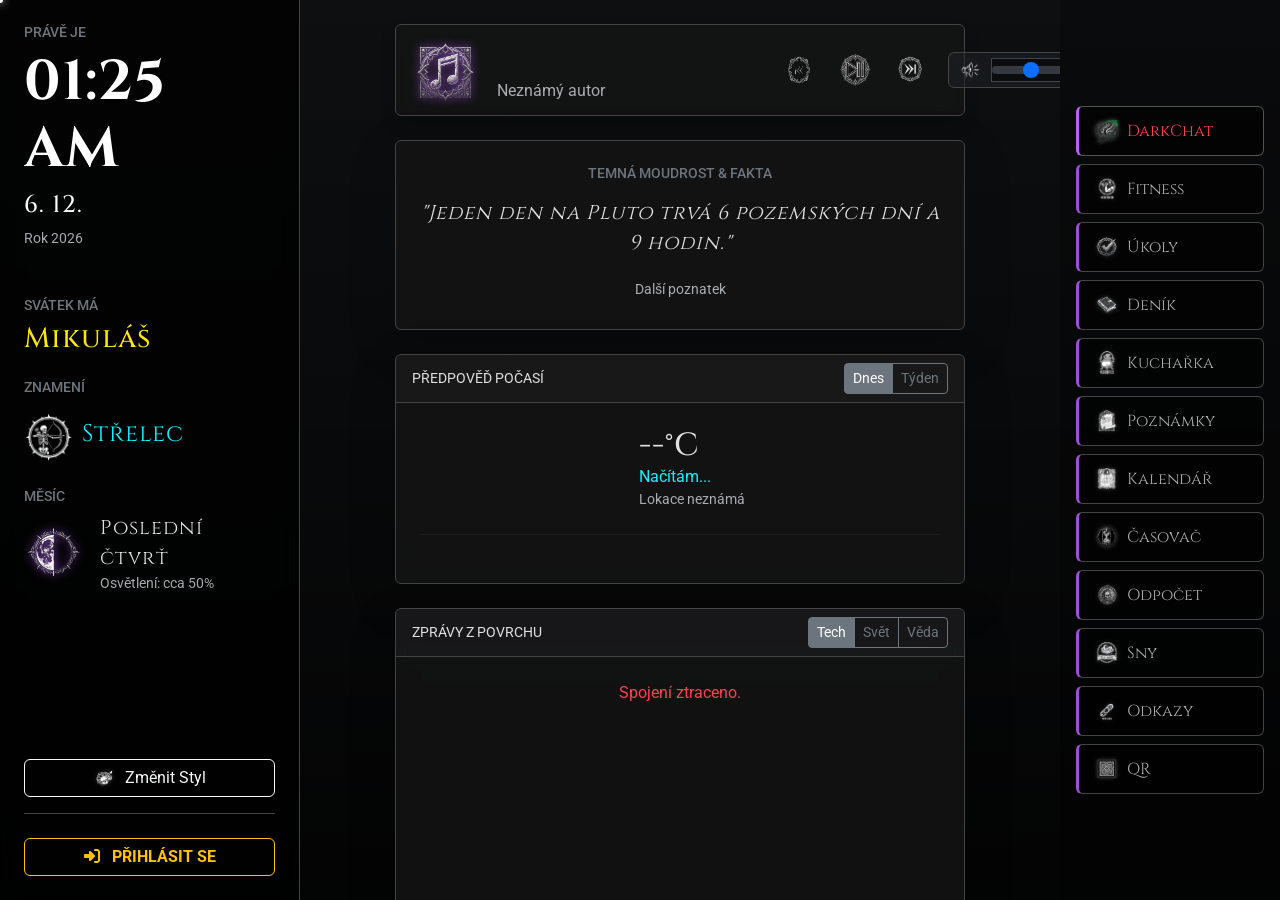
==== index.html @ 11abba42 "oprava watchlistu a nasazení gamelistu" ====
<!DOCTYPE html>
<html lang="cs" data-bs-theme="dark">
<head>
    <meta charset="UTF-8">
    <meta name="viewport" content="width=device-width, initial-scale=1.0">
    <title>DarkDash</title>  
    
    <link href="https://cdn.jsdelivr.net/npm/bootstrap@5.1.3/dist/css/bootstrap.min.css" rel="stylesheet">      
    
    <link rel="stylesheet" href="https://cdnjs.cloudflare.com/ajax/libs/font-awesome/6.4.0/css/all.min.css">

    <script src="https://cdnjs.cloudflare.com/ajax/libs/jspdf/2.5.1/jspdf.umd.min.js"></script>
    <script src="https://cdn.jsdelivr.net/npm/chart.js"></script>
    <script src="https://cdnjs.cloudflare.com/ajax/libs/qrcodejs/1.0.0/qrcode.min.js"></script>
    <script src="https://cdn.jsdelivr.net/npm/jsbarcode@3.11.5/dist/JsBarcode.all.min.js"></script>
    <script src="https://cdnjs.cloudflare.com/ajax/libs/animejs/3.2.1/anime.min.js"></script>
    <script src="https://cdn.jsdelivr.net/npm/marked/marked.min.js"></script>

    <link rel="stylesheet" href="css/style.css">
    <link rel="stylesheet" href="css/games.css">
    <link rel="stylesheet" href="css/terminal.css">
    
    <style>
        /* POZADÍ - STŘED */
        #main-content-layer {
            z-index: 1; /* Nejnižší vrstva */
            position: absolute;
            top: 0;
            bottom: 0;
            /* Odsazení, aby nelezl pod panely */
            left: 300px; 
            right: 220px; 
            overflow-y: auto;
        }

        /* POPŘEDÍ - LEVÝ PANEL */
        #left-panel-layer {
            z-index: 100; /* Vysoká vrstva */
            width: 300px;
        }

        /* POPŘEDÍ - PRAVÝ PANEL */
        #right-panel-layer {
            z-index: 100; /* Vysoká vrstva */
            width: 220px;
        }

        /* SUPER POPŘEDÍ - MODALY (Aby byly nad panely) */
        .modal-backdrop { z-index: 9999 !important; }
        .modal { z-index: 10000 !important; }
        .offcanvas { z-index: 10000 !important; }
        .offcanvas-backdrop { z-index: 9999 !important; }
        
        /* NUCLEAR FIX: Donutí modaly být VŽDY nahoře nade vším */
        .modal-backdrop {
            z-index: 100000 !important; /* Ztmavnutí pozadí */
        }
        .modal {
            z-index: 100001 !important; /* Samotné okno */
        }
        
        /* Ujistíme se, že panely jsou níže */
        #left-panel-layer, #right-panel-layer {
        z-index: 500 !important;
    }
       </style>

    <link rel="manifest" href="manifest.json">
    <meta name="theme-color" content="#9d4edd">
    <link rel="icon" type="image/png" href="assets/icons/icon-192.png">
    <link rel="apple-touch-icon" href="assets/icons/icon-192.png">
</head>
<body class="bg-dark text-light overflow-hidden"> 

<nav class="navbar fixed-top bg-dark border-bottom border-secondary mobile-only p-2" style="z-index: 2000; backdrop-filter: blur(10px); background-color: rgba(0,0,0,0.8) !important;">
        <div class="container-fluid d-flex justify-content-between align-items-center">
            
            <span class="brand-font text-warning fs-4">DarkDash</span>
            
            <button class="btn btn-outline-warning border-0" type="button" data-bs-toggle="offcanvas" data-bs-target="#mobileMenu">
                <i class="fas fa-bars fs-2">☰</i>
            </button>
        </div>
    </nav>

    <div id="player" style="display: none;"></div>

    <div id="main-content-layer" class="d-flex flex-column align-items-center justify-content-start pt-4">
        
        <div id="widget-music" class="card bg-black bg-opacity-75 border-secondary text-light mb-4 shadow w-75" style="max-width: 800px; backdrop-filter: blur(5px);">
            <div id="player-ui" class="card-body p-3 d-flex justify-content-between align-items-center">
                <div class="d-flex align-items-center gap-3">
                    
                    <img src="assets/icons/music.png" id="musicIcon" class="icon-hud" style="width: 70px; height: 70px; transition: transform 0.5s;" alt="Hudba">
                    
                    <div style="display: flex; flex-direction: column;">
                        
                        <div class="marquee-container">
                            <div id="musicTrack" class="fw-bold brand-font fs-3 marquee-text" style="color: var(--primary-glow);">
                                Ticho...
                            </div>
                        </div>

                        <div id="musicAuthor" class="text-muted fs-6 text-truncate" style="max-width: 280px;">
                            Neznámý autor
                        </div>

                    </div>
                </div>
                <div class="d-flex align-items-center">
                    <div class="btn-group align-items-center me-3">
                        <button class="btn btn-outline-light border-0 p-2" onclick="prevTrack()"><img src="assets/icons/prev.png" style="width: 28px; height: 28px;"></button>
                        <button class="btn btn-outline-light border-0 p-2 mx-2" onclick="toggleMusic()"><img src="assets/icons/play.png" style="width: 36px; height: 36px;" id="btnPlayIcon"></button>
                        <button class="btn btn-outline-light border-0 p-2" onclick="nextTrack()"><img src="assets/icons/next.png" style="width: 28px; height: 28px;"></button>
                    </div>
                    <div class="d-flex align-items-center bg-dark bg-opacity-50 rounded px-2 py-1 border border-secondary">
                        <button id="btnMute" class="btn btn-link p-0 me-2" onclick="toggleMute()"><img id="btnMuteIcon" src="assets/icons/volume.png" style="width: 24px; height: 24px;"></button>
                        <input type="range" id="volumeSlider" class="form-range" min="0" max="1" step="0.05" value="0.5" oninput="setVolume(this.value)" style="width: 80px; cursor: pointer;">
                    </div>
                    <button class="btn btn-outline-light border-0 p-2 ms-3" onclick="restartTrack()"><img src="assets/icons/restart.png" style="width: 24px; height: 24px;"></button>
                </div>
            </div>
        </div>

        <div id="widget-quote" class="card bg-dark border-secondary text-light mb-4 shadow-lg w-75" style="max-width: 800px;">
            <div class="card-body text-center p-4">
                <h6 class="text-secondary text-uppercase ls-2 small mb-3">Temná moudrost & Fakta</h6>
                <p id="quoteText" class="fs-5 fst-italic brand-font" style="min-height: 3rem;">"Načítám vědění..."</p>
                <button class="btn btn-sm btn-link text-muted text-decoration-none" onclick="generateQuote()">Další poznatek</button>
            </div>
        </div>

        <div id="widget-weather" class="card bg-dark border-secondary text-light mb-4 shadow-lg w-75" style="max-width: 800px;">
            <div class="card-header border-secondary d-flex justify-content-between align-items-center">
                <span class="text-uppercase ls-2 small">Předpověď počasí</span>
                <div class="btn-group btn-group-sm">
                    <button class="btn btn-outline-secondary active" id="btnDaily" onclick="showWeatherTab('daily')">Dnes</button>
                    <button class="btn btn-outline-secondary" id="btnWeekly" onclick="showWeatherTab('weekly')">Týden</button>
                </div>
            </div>
            <div class="card-body text-center p-4">
                <div class="d-flex align-items-center justify-content-center gap-4 mb-4">
                    <div id="weatherIconDisplay" class="display-3"></div> 
                    <div class="text-start">
                        <h2 id="currentTemp" class="m-0 brand-font">--°C</h2>
                        <div id="currentDesc" class="text-info">Načítám...</div>
                        <div id="currentCity" class="text-muted small">...</div>
                    </div>
                </div>
                <hr class="border-secondary">
                <div id="forecastContainer" class="d-flex justify-content-center gap-3 mt-3 overflow-auto pb-2"></div>
            </div>
        </div>


        <div id="widget-news" class="card bg-dark border-secondary text-light mb-5 shadow-lg w-75" style="max-width: 800px;">
            <div class="card-header border-secondary d-flex justify-content-between align-items-center">
                <span class="text-uppercase ls-2 small">Zprávy z povrchu</span>
                <div class="btn-group btn-group-sm" id="newsSourceButtons">
                    <button class="btn btn-outline-secondary active" onclick="loadNews('tech')">Tech</button>
                    <button class="btn btn-outline-secondary" onclick="loadNews('world')">Svět</button>
                    <button class="btn btn-outline-secondary" onclick="loadNews('science')">Věda</button>
                </div>
            </div>
            <div class="card-body p-0">
                <div id="newsContainer" class="d-flex flex-column gap-0 overflow-auto custom-scrollbar" style="height: 350px;"></div>
            </div>
        </div>

        

        <div id="widget-games" class="card bg-black bg-opacity-75 border-secondary text-light mb-4 shadow w-75 position-relative d-flex flex-column" style="max-width: 800px; backdrop-filter: blur(5px); min-height: 480px;">
            
            <div class="card-header border-secondary d-flex justify-content-between align-items-center bg-transparent">
                <h5 class="m-0 brand-font text-uppercase" style="letter-spacing: 2px; color: #9d4edd; text-shadow: 0 0 10px #9d4edd;">
                    <i class="fas fa-gamepad me-2"></i>Digihry
                </h5>
                <div class="btn-group btn-group-sm">
                    <button class="btn btn-outline-secondary active" id="btnSnake"  onclick="switchGame('snake')">Snake</button>
                    <button class="btn btn-outline-secondary"        id="btnTictac" onclick="switchGame('tictac')">Piškvorky</button>
                    <button class="btn btn-outline-secondary"        id="btnMemory" onclick="switchGame('memory')">Memory</button>
                </div>
            </div>

            <div class="card-body p-0 position-relative d-flex justify-content-center align-items-center bg-dark flex-grow-1" style="min-height: 420px;">

                <div id="game-snake" class="game-container w-100 h-100 d-flex flex-column align-items-center justify-content-center p-3 position-relative">
                    <canvas id="snakeCanvas" width="320" height="320" style="border: 1px solid rgba(157,78,221,0.2); border-radius: 6px;"></canvas>

                    <div id="snakeOverlay" class="position-absolute top-0 start-0 w-100 h-100 d-flex flex-column align-items-center justify-content-center bg-black bg-opacity-75" style="z-index: 10;">
                        <h2 class="brand-font text-white mb-1" style="text-shadow: 0 0 14px #9d4edd; letter-spacing: 4px;">SNAKE</h2>
                        <small class="text-muted mb-3">Best: <span id="snakeHighScore" class="text-warning">0</span></small>
                        <button class="btn btn-outline-warning btn-lg px-4" onclick="startSnakeGame()">
                            <i class="fas fa-play me-2"></i>HRÁT
                        </button>
                        <small class="text-muted mt-2">Ovládání: šipky na klávesnici</small>
                    </div>

                    <div class="mt-2 d-flex gap-3 text-muted small">
                        <span>Skóre: <span id="snakeScore" class="text-white fw-bold">0</span></span>
                        <span class="text-secondary">|</span>
                        <span>Rekord: <span id="snakeHighScore2" class="text-warning fw-bold">0</span></span>
                    </div>
                </div>

                <div id="game-tictac" class="game-container w-100 h-100 d-flex flex-column align-items-center justify-content-center p-3" style="display: none !important; gap: 16px;">
                    <div class="tictac-grid" id="tictacGrid"></div>
                    <div class="text-muted small" id="tictacStatus">Jsi na tahu</div>
                    <button class="btn btn-sm btn-outline-secondary" onclick="initTicTac()">
                        <i class="fas fa-redo me-1"></i>Restart
                    </button>
                </div>

                <div id="game-memory" class="game-container w-100 h-100 d-flex flex-column align-items-center justify-content-center p-3" style="display: none !important; gap: 14px;">
                    <div class="d-flex gap-4 small text-muted">
                        <span>Tahy: <span id="memoryMoves" class="text-white fw-bold">0</span></span>
                        <span>Čas: <span id="memoryTimer" class="text-info fw-bold">0s</span></span>
                    </div>
                    <div class="memory-grid" id="memoryGrid"></div>
                    <div class="small text-muted" id="memoryStatus">&nbsp;</div>
                    <button class="btn btn-sm btn-outline-secondary" onclick="initMemory()">
                        <i class="fas fa-redo me-1"></i>Nová hra
                    </button>
                </div>

            </div>

            <div id="doom-container" style="display:none; position:absolute; top:0; left:0; right:0; bottom:52px; z-index:50; background:#000;">

                <div id="doom-loading" style="position:absolute; inset:0; z-index:55; background:#000;
                    display:flex; flex-direction:column; align-items:center; justify-content:center; gap:12px; pointer-events:none;">
                    <div class="spinner-border text-warning" style="width:3rem; height:3rem;"></div>
                    <span class="brand-font text-warning fs-5">Načítám DOOM...</span>
                    <small class="text-muted">Stahuje se engine, chvíli to trvá...</small>
                </div>

                <div id="jsdos-target" style="width:100%; height:100%;"></div>
            </div>

            <div class="card-footer border-secondary bg-transparent d-flex justify-content-between align-items-center mt-auto" style="position:relative; z-index:60;">
                <div class="d-flex align-items-center gap-2">
                    <button
                        class="btn btn-sm btn-outline-secondary d-flex align-items-center gap-2"
                        onclick="this.closest('.card').style.display='none'"
                        oncontextmenu="event.preventDefault(); triggerDoom(event);"
                        title="Pravý klik pro překvapení">
                        <i class="fas fa-times"></i> Zavřít sekci
                    </button>
                    <button id="doom-close-btn"
                            onclick="closeDoom()"
                            style="display:none; background:#dc3545; border:none; color:#fff; font-size:12px;
                                font-weight:600; padding:4px 12px; border-radius:6px; cursor:pointer;">
                        × Zavřít DOOM
                    </button>
                </div>
                <span class="text-muted small fst-italic">Gothic Edition</span>
            </div>
        </div>
        <div id="widget-tarot" class="card border-secondary text-light mb-4 shadow w-75" style="max-width: 800px; background: linear-gradient(90deg, #0f0c29 0%, #302b63 100%);">
            <div class="card-body p-4 d-flex justify-content-between align-items-center">
                <div class="d-flex align-items-center gap-3">
                    <div class="bg-black bg-opacity-50 p-2 rounded-circle border border-info">
                        <img src="assets/icons/tarot.png" class="icon-hud" style="width: 40px; height: 40px;" onerror="this.src='assets/icons/dreams.png'">
                    </div>
                    <div>
                        <h4 class="brand-font text-info m-0">Dark Tarot</h4>
                        <small class="text-muted fst-italic">Zeptej se karet na svůj osud...</small>
                    </div>
                </div>
                <button class="btn btn-outline-info rounded-pill px-4 fw-bold" data-bs-toggle="modal" data-bs-target="#tarotModal">
                    <i class="fas fa-eye me-2"></i> Vyložit
                </button>
            </div>
        </div>

        <div id="widget-loot" class="card border-secondary text-light mb-4 shadow w-75" style="max-width: 800px; background: linear-gradient(90deg, #2c3e50 0%, #000000 100%);">
            <div class="card-body p-4 d-flex justify-content-between align-items-center">
                <div class="d-flex align-items-center gap-3">
                    <div class="bg-black bg-opacity-50 p-2 rounded-circle border border-warning">
                        <img src="assets/icons/chest_closed.png" class="icon-hud" style="width: 40px; height: 40px;" onerror="this.src='assets/icons/dreams.png'">
                    </div>
                    <div>
                        <h4 class="brand-font text-warning m-0">Tajná Truhla</h4>
                        <small class="text-muted fst-italic">Otevři a získej denní odměnu...</small>
                    </div>
                </div>
                <button class="btn btn-outline-warning rounded-pill px-4 fw-bold" data-bs-toggle="modal" data-bs-target="#lootModal">
                    <i class="fas fa-key me-2"></i> Otevřít
                </button>
            </div>
        </div>
    </div>

    

   <div id="left-panel-layer" class="position-fixed top-0 start-0 h-100 p-4 d-flex flex-column border-end border-secondary bg-black bg-opacity-75" style="backdrop-filter: blur(10px);">
    
        <div class="flex-grow-1 overflow-auto custom-scrollbar pe-2">
            <div class="mb-5">
                <h6 class="text-secondary text-uppercase ls-2 small">Právě je</h6>
                <h1 id="clock" class="display-4 brand-font fw-bold text-white">--:--</h1>
                <h4 id="dateDisplay" class="text-light brand-font">...</h4>
                <div id="yearDisplay" class="text-muted small"></div>
            </div>

            <div id="left-nameday" class="mb-4">
                <h6 class="text-secondary text-uppercase ls-2 small">Svátek má</h6>
                <h3 id="nameDayText" class="text-warning brand-font">...</h3>
            </div>

            <div id="left-zodiac" class="mb-4">
                <h6 class="text-secondary text-uppercase ls-2 small">Znamení</h6>
                <div class="d-flex align-items-center gap-2">
                    <span id="zodiacIcon" class="fs-1 text-info"></span>
                    <span id="zodiacText" class="text-info fs-4 brand-font">...</span>
                </div>
            </div>

            <div id="left-moon" class="mb-4">
                <h6 class="text-secondary text-uppercase ls-2 small">Měsíc</h6>
                <div class="d-flex align-items-center gap-3">
                    <div id="moonIconDisplay"></div>
                    <div>
                        <div id="moonText" class="brand-font fs-5">...</div>
                        <div id="moonPercent" class="text-muted small">...</div>
                    </div>
                </div>
            </div>

        </div>

        <div class="mt-3">
            <button class="btn btn-outline-light w-100 d-flex align-items-center justify-content-center gap-2 mb-3" onclick="openModal('themesModal')">
                <img src="assets/icons/themes.png" class="icon-btn" alt="Témata"> Změnit Styl
            </button>

            <div class="border-top border-secondary pt-3">
                <div id="userDisplay" class="d-flex align-items-center mb-2 px-2"></div>
                
                <div id="loginBtn">
                    <button onclick="openModal('authModal')" class="btn btn-outline-warning w-100 fw-bold">
                        <i class="fas fa-sign-in-alt me-2"></i> PŘIHLÁSIT SE
                    </button>
                </div>
            </div>
        </div>
    </div>

    <div id="right-panel-layer" class="position-fixed top-0 end-0 h-100 p-3 d-flex flex-column justify-content-center gap-2 bg-black bg-opacity-25 overflow-y-auto custom-scrollbar">

        <div id="btn-sec-chat"><button class="btn btn-gothic-lg w-100 text-start d-flex align-items-center text-danger" data-bs-toggle="modal" data-bs-target="#chatModal">
            <img src="assets/icons/darkchat.png" class="me-2 icon-btn"/> DarkChat
        </button></div>
       
        <div id="btn-sec-fitness"><button class="btn btn-gothic-lg w-100 text-start d-flex align-items-center" data-bs-toggle="modal" data-bs-target="#fitnessModal">
             <img src="assets/icons/fitness.png" class="me-2 icon-btn"> Fitness
        </button></div>

        <div id="btn-sec-todo"><button class="btn btn-gothic-lg w-100 text-start d-flex align-items-center" data-bs-toggle="offcanvas" data-bs-target="#todoSidebar">
            <img src="assets/icons/todo.png" class="me-2 icon-btn"> Úkoly
        </button></div>

        <div id="btn-sec-journal"><button class="btn btn-gothic-lg w-100 text-start d-flex align-items-center" data-bs-toggle="modal" data-bs-target="#journalCalendarModal">
            <img src="assets/icons/diary.png" class="me-2 icon-btn"> Deník
        </button></div>
        
        <div id="btn-sec-cookbook"><button class="btn btn-gothic-lg w-100 text-start d-flex align-items-center" type="button" data-bs-toggle="offcanvas" data-bs-target="#cookbookSidebar">
            <img src="assets/icons/cookbook.png" class="me-2 icon-btn"> Kuchařka
        </button></div>
        
        <div id="btn-sec-notes"><button class="btn btn-gothic-lg w-100 text-start d-flex align-items-center" type="button" data-bs-toggle="offcanvas" data-bs-target="#notesSidebar">
            <img src="assets/icons/notes.png" class="me-2 icon-btn"> Poznámky
        </button></div>
        
        <div id="btn-sec-calendar"><button class="btn btn-gothic-lg w-100 text-start d-flex align-items-center" data-bs-toggle="modal" data-bs-target="#calendarModal">
            <img src="assets/icons/calendar.png" class="me-2 icon-btn"> Kalendář
        </button></div>

        <div id="btn-sec-pomodoro"><button class="btn btn-gothic-lg w-100 text-start d-flex align-items-center" data-bs-toggle="modal" data-bs-target="#pomodoroModal">
            <img src="assets/icons/timer.png" class="me-2 icon-btn"> Časovač
        </button></div>

        <div id="btn-sec-countdown"><button class="btn btn-gothic-lg w-100 text-start d-flex align-items-center" data-bs-toggle="modal" data-bs-target="#countdownModal">
            <img src="assets/icons/countdown.png" class="me-2 icon-btn"> Odpočet
        </button></div>

        <div id="btn-sec-dreams"><button class="btn btn-gothic-lg w-100 text-start d-flex align-items-center" type="button" data-bs-toggle="offcanvas" data-bs-target="#dreamSidebar">
            <img src="assets/icons/dreams.png" class="me-2 icon-btn"> Sny
        </button></div>

        <div id="btn-sec-links"><button class="btn btn-gothic-lg w-100 text-start d-flex align-items-center" data-bs-toggle="modal" data-bs-target="#linksModal">
            <img src="assets/icons/links.png" class="me-2 icon-btn"> Odkazy
        </button></div>

        <div id="btn-sec-qr"><button class="btn btn-gothic-lg w-100 text-start d-flex align-items-center" data-bs-toggle="modal" data-bs-target="#qrModal">
             <img src="assets/icons/generator.png" class="me-2 icon-btn"> QR 
        </button></div>

    </div>

    </div>

    <!-- FITNESS CENTRUM MODAL — DarkDash lifeOS (Enhanced v2.1) -->
    <div class="modal fade" id="fitnessModal" tabindex="-1" aria-hidden="true">
        <div class="modal-dialog modal-dialog-centered modal-xl">
            <div class="modal-content bg-dark text-light border-secondary shadow-lg">
                <div class="modal-header border-secondary">
                    <h5 class="modal-title text-warning brand-font d-flex align-items-center gap-2">
                        Fitness Centrum
                        <span class="d-flex align-items-center gap-1 ms-3">
                            <img id="streakFire" src="assets/icons/energy.png" style="width:18px; transition: opacity .3s;" alt="">
                            <span id="streakCount" class="text-warning brand-font" style="font-size:20px;">0</span>
                            <span class="text-muted" style="font-size:11px;">dní v řadě</span>
                        </span>
                    </h5>
                    <button type="button" class="btn-close btn-close-white" data-bs-dismiss="modal" aria-label="Close"></button>
                </div>
                <div class="modal-body p-0">
                    <ul class="nav nav-tabs border-secondary bg-black bg-opacity-25 px-3 pt-2" id="fitnessTab" role="tablist">
                        <li class="nav-item"><button class="nav-link active text-light d-flex align-items-center gap-2" id="log-tab" data-bs-toggle="tab" data-bs-target="#fitness-log" type="button"><img src="assets/icons/edit.png" style="width: 18px;"> Zápis</button></li>
                        <li class="nav-item"><button class="nav-link text-light d-flex align-items-center gap-2" id="stats-tab" data-bs-toggle="tab" data-bs-target="#fitness-stats" type="button"><img src="assets/icons/chart.png" style="width: 18px;"> Progres</button></li>
                        <li class="nav-item"><button class="nav-link text-light d-flex align-items-center gap-2" id="diet-tab" data-bs-toggle="tab" data-bs-target="#fitness-diet" type="button"><img src="assets/icons/diet.png" style="width: 18px;"> Jídlo</button></li>
                        <li class="nav-item"><button class="nav-link text-light d-flex align-items-center gap-2" id="challenges-tab" data-bs-toggle="tab" data-bs-target="#fitness-challenges" type="button"><img src="assets/icons/challenge-done.png" style="width: 18px;"> Výzvy</button></li>
                        <li class="nav-item"><button class="nav-link text-light d-flex align-items-center gap-2" id="tools-tab" data-bs-toggle="tab" data-bs-target="#fitness-tools" type="button"><img src="assets/icons/tools.png" style="width: 18px;"> Nástroje</button></li>
                    </ul>

                    <div class="tab-content p-4" id="fitnessTabContent">

                        <!-- TAB: ZAPIS -->
                        <div class="tab-pane fade show active" id="fitness-log">
                            <div class="row">
                                <div class="col-md-4 border-end border-secondary">
                                    <h6 class="text-warning mb-3">Přidat aktivitu</h6>
                                    <div class="mb-3">
                                        <label class="small text-muted">Datum</label>
                                        <input type="date" id="fitDate" class="form-control bg-dark text-light border-secondary">
                                    </div>
                                    <div class="mb-3">
                                        <label class="small text-muted">Typ cvičení</label>
                                        <select id="fitCategory" class="form-select bg-dark text-light border-secondary mb-2" onchange="toggleFitInputs()">
                                            <option value="strength">Síla</option>
                                            <option value="cardio">Kardio</option>
                                            <option value="calisthenics">Kalistenika</option>
                                            <option value="sport">Sport</option>
                                        </select>
                                        <input type="text" id="fitExercise" class="form-control bg-dark text-light border-secondary" placeholder="Název cviku...">
                                    </div>

                                    <div id="inputStrength" class="fit-inputs">
                                        <div class="row g-2">
                                            <div class="col-4"><input type="number" id="valWeight" class="form-control bg-dark text-light border-secondary" placeholder="Váha kg"></div>
                                            <div class="col-4"><input type="number" id="valReps" class="form-control bg-dark text-light border-secondary" placeholder="Reps"></div>
                                            <div class="col-4"><input type="number" id="valSets" class="form-control bg-dark text-light border-secondary" placeholder="Série" value="1"></div>
                                        </div>
                                    </div>

                                    <div id="inputCardio" class="fit-inputs" style="display:none;">
                                        <div class="row g-2">
                                            <div class="col-6"><input type="number" id="valDist" class="form-control bg-dark text-light border-secondary" placeholder="Km"></div>
                                            <div class="col-6"><input type="text" id="valTime" class="form-control bg-dark text-light border-secondary" placeholder="HH:MM:SS"></div>
                                        </div>
                                        <div class="small text-muted mt-1">Tempo se dopočítá automaticky.</div>
                                    </div>

                                    <div id="inputCalisthenics" class="fit-inputs" style="display:none;">
                                        <input type="number" id="valCount" class="form-control bg-dark text-light border-secondary" placeholder="Počet opakování">
                                    </div>

                                    <div id="inputSport" class="fit-inputs" style="display:none;">
                                        <input type="number" id="valScore" class="form-control bg-dark text-light border-secondary" placeholder="Skóre / výkon">
                                    </div>

                                    <div class="mt-3">
                                        <input type="text" id="fitNote" class="form-control bg-dark text-light border-secondary" placeholder="Poznámka (volitelné)">
                                    </div>
                                    <button class="btn btn-warning w-100 mt-3 fw-bold" onclick="addFitnessLog()">Uložit záznam</button>
                                </div>

                                <div class="col-md-8 ps-md-4">
                                    <div class="d-flex justify-content-between align-items-center mb-3">
                                        <h6 class="text-info m-0">Tréninkový Deník</h6>
                                    </div>
                                    <div id="fitnessLogContainer" class="overflow-auto custom-scrollbar" style="height: 450px;"></div>
                                </div>
                            </div>
                        </div>

                        <!-- TAB: PROGRES -->
                        <div class="tab-pane fade" id="fitness-stats">
                            <div class="mb-4">
                                <h6 class="text-muted mb-2">Aktivita za posledních 16 týdnů</h6>
                                <div id="activityHeatmap" class="p-3 bg-black bg-opacity-25 rounded border border-secondary"></div>
                            </div>

                            <div class="row mb-4 text-center g-3">
                                <div class="col-6 col-md-3">
                                    <div class="p-3 border border-secondary rounded bg-dark h-100">
                                        <small class="text-muted d-block">Celkem Dní</small>
                                        <span class="text-warning brand-font fs-3" id="statTotalWorkouts">0</span>
                                    </div>
                                </div>
                                <div class="col-6 col-md-3">
                                    <div class="p-3 border border-secondary rounded bg-dark h-100">
                                        <small class="text-muted d-block">Tento Týden</small>
                                        <span class="text-success brand-font fs-3" id="statThisWeek">0</span>
                                    </div>
                                </div>
                                <div class="col-6 col-md-3">
                                    <div class="p-3 border border-secondary rounded bg-dark h-100">
                                        <small class="text-muted d-block">Celkem Km</small>
                                        <span class="text-info brand-font fs-3" id="statTotalKm">0</span>
                                    </div>
                                </div>
                                <div class="col-6 col-md-3">
                                    <div class="p-3 border border-secondary rounded bg-dark h-100">
                                        <small class="text-muted d-block">Volume (Tuny)</small>
                                        <span class="text-danger brand-font fs-3" id="statTotalVolume">0</span>
                                    </div>
                                </div>
                            </div>

                            <div class="d-flex justify-content-between align-items-center mb-3">
                                <h5 class="m-0 text-success">Analýza výkonu</h5>
                                <select id="chartExerciseSelect" class="form-select bg-dark text-light border-secondary w-auto" onchange="updateChart()">
                                    <option value="">Vyber aktivitu...</option>
                                </select>
                            </div>
                            <div id="chartPR" class="text-center small text-muted mb-2"></div>
                            <div class="bg-black bg-opacity-50 p-3 rounded border border-secondary" style="height: 260px;">
                                <canvas id="fitnessChart"></canvas>
                            </div>
                        </div>

                        <!-- TAB: JIDLO -->
                        <div class="tab-pane fade" id="fitness-diet">
                            <div class="row">
                                <div class="col-md-4 border-end border-secondary">
                                    <h6 class="text-danger mb-3">Přidat Jídlo</h6>

                                    <div class="position-relative mb-2">
                                        <input type="text" id="dietFood" class="form-control bg-dark text-light border-secondary"
                                            placeholder="Hledat jídlo..."
                                            oninput="searchFood(this.value)">
                                        <div id="foodSearchResults" class="bg-dark border border-secondary rounded-bottom"></div>
                                    </div>
                                    <div class="d-flex gap-2 mb-2">
                                        <input type="number" id="dietKcal" class="form-control bg-dark text-light border-secondary" placeholder="Kalorie (kcal)">
                                    </div>
                                    <button class="btn btn-danger w-100 mb-3" onclick="addDietEntry()">Přidat</button>

                                    <div class="text-center p-3 bg-black bg-opacity-50 rounded border border-secondary">
                                        <div id="kcalRingBar" style="background: conic-gradient(#198754 0deg, #1a1a1a 0deg);">
                                            <div class="kcal-ring-inner">
                                                <span class="text-light fw-bold" id="dailyKcalDisplay" style="font-size:14px;">0 kcal</span>
                                            </div>
                                        </div>
                                        <div class="text-muted small" id="kcalGoalDisplay">/ 2500 kcal cíl</div>
                                        <button class="btn btn-outline-secondary btn-sm mt-2" onclick="setKcalGoal()">Nastavit cíl</button>
                                    </div>
                                </div>

                                <div class="col-md-8 ps-md-4">
                                    <h6 class="text-danger mb-3">Dnešní Menu</h6>
                                    <ul id="dietList" class="list-unstyled overflow-auto custom-scrollbar" style="max-height: 420px;"></ul>
                                </div>
                            </div>
                        </div>

                        <!-- TAB: VYZVY -->
                        <div class="tab-pane fade" id="fitness-challenges">
                            <h5 class="text-info mb-4 text-center">Výzvy & Cíle</h5>
                            <div id="challengesContainer" class="d-flex flex-column gap-2 overflow-auto custom-scrollbar" style="max-height: 480px;"></div>
                        </div>

                        <!-- TAB: NASTROJE -->
                        <div class="tab-pane fade" id="fitness-tools">
                            <div class="row g-4">

                                <!-- 1RM -->
                                <div class="col-md-6">
                                    <div class="p-4 border border-secondary rounded bg-black bg-opacity-25 h-100">
                                        <h5 class="text-warning mb-3 d-flex align-items-center gap-2">
                                            <img src="assets/icons/tools.png" style="width:18px;"> Kalkulačka 1RM
                                        </h5>
                                        <div class="row g-2 mb-3">
                                            <div class="col-6"><input type="number" id="rmWeight" class="form-control bg-dark text-light border-secondary" placeholder="Váha (kg)"></div>
                                            <div class="col-6"><input type="number" id="rmReps" class="form-control bg-dark text-light border-secondary" placeholder="Opakování"></div>
                                        </div>
                                        <button class="btn btn-outline-warning w-100 mb-3" onclick="calculate1RM()">Vypočítat</button>
                                        <div id="rmResult" class="d-none">
                                            <div class="text-center mb-3">
                                                <small class="text-muted">Tvůj odhad 1 Rep Max:</small>
                                                <h1 class="text-success brand-font display-4 m-0" id="rmValue">0 kg</h1>
                                            </div>
                                            <div id="rmPercentages"></div>
                                        </div>
                                    </div>
                                </div>

                                <!-- BMI -->
                                <div class="col-md-6">
                                    <div class="p-4 border border-secondary rounded bg-black bg-opacity-25 h-100">
                                        <h5 class="text-info mb-3 d-flex align-items-center gap-2">
                                            <img src="assets/icons/chart.png" style="width:18px;"> BMI Kalkulačka
                                        </h5>
                                        <div class="row g-2 mb-3">
                                            <div class="col-6"><input type="number" id="bmiWeight" class="form-control bg-dark text-light border-secondary" placeholder="Váha (kg)"></div>
                                            <div class="col-6"><input type="number" id="bmiHeight" class="form-control bg-dark text-light border-secondary" placeholder="Výška (cm)"></div>
                                        </div>
                                        <button class="btn btn-outline-info w-100 mb-3" onclick="calculateBMI()">Vypočítat BMI</button>
                                        <div id="bmiResult" class="d-none"></div>
                                    </div>
                                </div>

                                <!-- TDEE -->
                                <div class="col-md-6">
                                    <div class="p-4 border border-secondary rounded bg-black bg-opacity-25 h-100">
                                        <h5 class="text-success mb-3 d-flex align-items-center gap-2">
                                            <img src="assets/icons/energy.png" style="width:18px;"> TDEE Kalkulačka
                                        </h5>
                                        <div class="row g-2 mb-2">
                                            <div class="col-4"><input type="number" id="tdeeWeight" class="form-control bg-dark text-light border-secondary" placeholder="Váha kg"></div>
                                            <div class="col-4"><input type="number" id="tdeeHeight" class="form-control bg-dark text-light border-secondary" placeholder="Výška cm"></div>
                                            <div class="col-4"><input type="number" id="tdeeAge" class="form-control bg-dark text-light border-secondary" placeholder="Věk"></div>
                                        </div>
                                        <div class="row g-2 mb-3">
                                            <div class="col-6">
                                                <select id="tdeeGender" class="form-select bg-dark text-light border-secondary">
                                                    <option value="m">Muž</option>
                                                    <option value="f">Žena</option>
                                                </select>
                                            </div>
                                            <div class="col-6">
                                                <select id="tdeeActivity" class="form-select bg-dark text-light border-secondary">
                                                    <option value="1.2">Sedavý</option>
                                                    <option value="1.375">Lehce aktivní</option>
                                                    <option value="1.55" selected>Středně aktivní</option>
                                                    <option value="1.725">Velmi aktivní</option>
                                                    <option value="1.9">Extrémně aktivní</option>
                                                </select>
                                            </div>
                                        </div>
                                        <button class="btn btn-outline-success w-100 mb-3" onclick="calculateTDEE()">Vypočítat TDEE</button>
                                        <div id="tdeeResult" class="d-none"></div>
                                    </div>
                                </div>

                                <!-- Zaloha dat -->
                                <div class="col-md-6">
                                    <div class="p-4 border border-secondary rounded bg-black bg-opacity-25 h-100 text-center">
                                        <h5 class="text-secondary mb-3 d-flex align-items-center justify-content-center gap-2">
                                            <img src="assets/icons/tools.png" style="width:18px;"> Záloha Dat
                                        </h5>
                                        <p class="text-muted small mb-4">Exportuj nebo nahraj svá fitness data ve formátu JSON.</p>
                                        <button class="btn btn-outline-info w-100 mb-2" onclick="exportFitnessData()">Stáhnout data</button>
                                        <button class="btn btn-outline-secondary w-100" onclick="document.getElementById('importFile').click()">Nahrát data</button>
                                        <input type="file" id="importFile" style="display: none;" accept=".json" onchange="importFitnessData(this)">
                                    </div>
                                </div>

                            </div>
                        </div>

                    </div>
                </div>
            </div>
        </div>
    </div>

    <div class="modal fade" id="linksModal" tabindex="-1" aria-hidden="true">
        <div class="modal-dialog modal-dialog-centered modal-lg">
            <div class="modal-content bg-dark text-light border-secondary shadow-lg">
                <div class="modal-header border-secondary">
                    <h5 class="modal-title text-info brand-font">Knihovna Odkazů</h5>
                    <button type="button" class="btn-close btn-close-white" data-bs-dismiss="modal" aria-label="Close"></button>
                </div>
                <div class="modal-body">
                    <div class="input-group mb-4">
                        <input type="text" id="linkName" class="form-control bg-dark text-light border-secondary" placeholder="Název">
                        <input type="url" id="linkUrl" class="form-control bg-dark text-light border-secondary" placeholder="URL">
                        <button class="btn btn-info" onclick="addLink()">+ Přidat</button>
                    </div>
                    <div id="linksContainer" class="d-flex flex-wrap gap-3 justify-content-center"></div>
                </div>
            </div>
        </div>
    </div>

    <div class="offcanvas offcanvas-end text-bg-dark border-start border-secondary" tabindex="-1" id="todoSidebar" style="width: 800px;">
        <div class="offcanvas-header border-bottom border-secondary d-flex justify-content-between align-items-center">
            <h5 class="offcanvas-title text-success brand-font d-flex align-items-center">
                <span class="fs-4 me-2"></span> Quest Log
            </h5>
            <button type="button" class="btn-close btn-close-white" data-bs-dismiss="offcanvas" aria-label="Close"></button>
        </div>
        
        <div class="bg-black p-3 border-bottom border-secondary">
             <div class="d-flex justify-content-between text-secondary small mb-1">
                 <span>Celkový postup misí</span>
                 <span id="todoProgressText">0%</span>
             </div>
             <div class="progress bg-dark border border-secondary" style="height: 10px;">
                 <div id="todoProgressBar" class="progress-bar bg-success" style="width: 0%"></div>
             </div>
        </div>

        <div class="offcanvas-body p-0 d-flex flex-row w-100">
            <div class="bg-dark border-end border-secondary d-flex flex-column" style="width: 250px;">
                <div class="p-3 border-bottom border-secondary">
                    <button class="btn btn-sm btn-outline-success w-100" onclick="createNewTodoFolder()">+ Nová Quest Linka</button>
                </div>
                <div id="todoFolderTreeList" class="list-group list-group-flush flex-grow-1 overflow-auto rounded-0 custom-scrollbar"></div>
            </div>

            <div class="flex-grow-1 p-3 d-flex flex-column bg-black">
                <h4 id="currentTodoFolderTitle" class="mb-3 text-success">Inbox</h4>
                <div id="todoList" class="row g-3 flex-grow-1 overflow-auto mb-3 align-content-start custom-scrollbar"></div>
                <div class="mt-auto pt-3 border-top border-secondary">
                    <button class="btn btn-success w-100" onclick="openTodoEditor()">+ Přijmout novou misi</button>
                </div>
            </div>
        </div> </div> <div class="modal fade" id="todoEditorModal" tabindex="-1" aria-hidden="true" data-bs-backdrop="static">
        <div class="modal-dialog modal-dialog-centered">
            <div class="modal-content bg-dark text-light border-secondary shadow-lg">
                <div class="modal-header border-secondary">
                    <h5 class="modal-title text-success" id="todoEditorTitle">Detail Mise</h5>
                    <button type="button" class="btn-close btn-close-white" data-bs-dismiss="modal" aria-label="Close"></button>
                </div>
                <div class="modal-body">
                    <div class="mb-3">
                        <label class="form-label text-secondary">Název mise</label>
                        <input type="text" id="todoInput" class="form-control bg-dark text-light border-secondary" placeholder="Co musíš vykonat?">
                    </div>
                    
                    <div class="row mb-3">
                        <div class="col-6">
                            <label class="form-label text-success small">Quest Linka</label>
                            <select id="todoFolderSelect" class="form-select bg-dark text-light border-secondary"></select>
                        </div>
                        <div class="col-6">
                            <label class="form-label text-secondary small">Deadline</label>
                            <input type="date" id="todoDeadline" class="form-control bg-dark text-light border-secondary">
                        </div>
                    </div>

                    <div class="mb-3">
                        <label class="form-label text-secondary">Rarita (Odměna)</label>
                        <select class="form-select bg-dark text-light border-secondary" id="todoRarity">
                            <option value="common">⚪ Běžná (10 XP)</option>
                            <option value="rare">🔵 Vzácná (25 XP)</option>
                            <option value="epic">🟣 Epická (50 XP)</option>
                            <option value="legendary">🟡 Legendární (100 XP)</option>
                        </select>
                    </div>
                </div>
                <div class="modal-footer border-secondary justify-content-end">
                    <button type="button" class="btn btn-secondary me-2" data-bs-dismiss="modal">Zrušit</button>
                    <button type="button" class="btn btn-success" onclick="saveTodo()">Uložit misi</button>
                </div>
            </div>
        </div>
    </div>

    <div class="modal fade" id="journalCalendarModal" tabindex="-1" aria-hidden="true">
        <div class="modal-dialog modal-dialog-lg">
            <div class="modal-content bg-dark text-light border-secondary">
                <div class="modal-header border-secondary">
                    <h5 class="modal-title text-success">Můj Deník & Nálada</h5>
                    <button type="button" class="btn-close btn-close-white" data-bs-dismiss="modal" aria-label="Close"></button>
                </div>
                <div class="modal-body">
                    <div class="d-flex justify-content-between align-items-center mb-3">
                        <button class="btn btn-sm btn-secondary" onclick="changeJournalMonth(-1)">&#9664;</button>
                        <h4 id="journalMonthYearDisplay" class="m-0 brand-font"></h4>
                        <button class="btn btn-sm btn-secondary" onclick="changeJournalMonth(1)">&#9654;</button>
                    </div>
                    <div class="calendar-grid mb-4" id="journalGrid"></div>
                    <div class="text-center text-muted small">Klikni na den pro zápis zážitků a hodnocení.</div>
                </div>
            </div>
        </div>
    </div>

    <div class="modal fade" id="journalEditorModal" tabindex="-1" aria-hidden="true">
        <div class="modal-dialog modal-dialog-centered">
            <div class="modal-content bg-dark text-light border-secondary shadow-lg">
                <div class="modal-header border-secondary">
                    <h5 class="modal-title" id="journalEditorTitle">Zápis dne</h5>
                    <button type="button" class="btn-close btn-close-white" data-bs-dismiss="modal" aria-label="Close"></button>
                </div>
                <div class="modal-body">
                    <div class="mb-4 text-center">
                        <label class="d-block text-secondary mb-2">Jaký byl tvůj den?</label>
                        <div id="starContainer">
                            <span class="star-rating" onclick="setRating(1)">★</span>
                            <span class="star-rating" onclick="setRating(2)">★</span>
                            <span class="star-rating" onclick="setRating(3)">★</span>
                            <span class="star-rating" onclick="setRating(4)">★</span>
                            <span class="star-rating" onclick="setRating(5)">★</span>
                        </div>
                        <p id="ratingText" class="small mt-2 text-warning fw-bold">Nehodnoceno</p>
                    </div>
                    <div class="mb-3">
                        <label class="text-success fw-bold d-flex align-items-center"><img src="assets/icons/mood-good.png" style="width:24px; margin-right:5px;"> Co se povedlo</label>
                        <textarea id="journalPositive" class="form-control bg-dark text-light border-secondary mt-1" rows="3"></textarea>
                    </div>
                    <div class="mb-3">
                        <label class="text-danger fw-bold d-flex align-items-center"><img src="assets/icons/mood-bad.png" style="width:24px; margin-right:5px;"> Co se nepovedlo</label>
                        <textarea id="journalNegative" class="form-control bg-dark text-light border-secondary mt-1" rows="3"></textarea>
                    </div>
                </div>
                <div class="modal-footer border-secondary">
                    <button type="button" class="btn btn-secondary" data-bs-dismiss="modal">Zrušit</button>
                    <button type="button" class="btn btn-success d-flex align-items-center" onclick="saveJournalEntry()"><img src="assets/icons/save.png" style="width:18px; margin-right:5px;"> Uložit den</button>
                </div>
            </div>
        </div>
    </div>

    <div class="offcanvas offcanvas-end text-bg-dark border-start border-secondary" tabindex="-1" id="cookbookSidebar" style="width: 800px;">
        <div class="offcanvas-header border-bottom border-secondary">
            <h5 class="offcanvas-title text-warning">Moje Kuchařka</h5>
            <button type="button" class="btn-close btn-close-white" data-bs-dismiss="offcanvas" aria-label="Close"></button>
        </div>
        <div class="offcanvas-body p-0 d-flex">
            
            <div class="bg-dark border-end border-secondary d-flex flex-column" style="width: 250px;">
                <div class="p-3 border-bottom border-secondary">
                    <button class="btn btn-sm btn-outline-light w-100 d-flex justify-content-center align-items-center" onclick="createNewRecipeFolder()">
                        + Nová kategorie
                    </button>
                </div>
                <div id="recipeFolderTreeList" class="list-group list-group-flush flex-grow-1 overflow-auto rounded-0 custom-scrollbar">
                </div>
            </div>

            <div class="flex-grow-1 p-3 d-flex flex-column bg-black">
                <h4 id="currentRecipeFolderTitle" class="mb-3 text-warning">Obecné</h4>
                
                <div id="recipeList" class="row g-3 flex-grow-1 overflow-auto mb-3 align-content-start custom-scrollbar"></div>
                
                <div class="mt-auto pt-3 border-top border-secondary">
                    <button class="btn btn-warning w-100" onclick="openRecipeEditor()">+ Nový recept do této kategorie</button>
                </div>
            </div>
            
        </div>
    </div>

    <div class="modal fade" id="recipeEditorModal" tabindex="-1" aria-hidden="true" data-bs-backdrop="static">
        <div class="modal-dialog modal-dialog-centered modal-xl">
            <div class="modal-content bg-dark text-light border-secondary shadow-lg">
                <div class="modal-header border-secondary">
                    <h5 class="modal-title text-warning" id="recipeEditorTitle">Editor Receptu</h5>
                    <button type="button" class="btn-close btn-close-white" data-bs-dismiss="modal" aria-label="Close"></button>
                </div>
                <div class="modal-body">
                    
                    <div class="row mb-4">
                        <div class="col-md-8">
                            <label class="form-label text-secondary">Název pokrmu</label>
                            <input type="text" id="recipeName" class="form-control bg-dark text-light border-secondary form-control-lg" placeholder="Např. Svíčková na smetaně">
                        </div>
                        <div class="col-md-4">
                            <label class="form-label text-warning small">Zařadit do kategorie</label>
                            <select id="recipeFolderSelect" class="form-select bg-dark text-light border-secondary form-control-lg">
                            </select>
                        </div>
                    </div>
                    
                    <div class="row">
                        <div class="col-md-5 border-end border-secondary">
                            <h6 class="text-info mb-3 d-flex align-items-center"><img src="assets/icons/ingredients.png" width="20" class="me-2"> Ingredience</h6>
                            <div id="ingredientsContainer" class="d-flex flex-column gap-2 mb-3"></div>
                            <button class="btn btn-sm btn-outline-info w-100" onclick="addIngredientRow()">+ Přidat ingredienci</button>
                        </div>
                        <div class="col-md-7">
                            <h6 class="text-success mb-3 d-flex align-items-center"><img src="assets/icons/steps.png" width="20" class="me-2"> Postup</h6>
                            <div id="stepsContainer" class="d-flex flex-column gap-2 mb-3"></div>
                            <button class="btn btn-sm btn-outline-success w-100" onclick="addStepRow()">+ Přidat krok</button>
                        </div>
                    </div>
                </div>
                <div class="modal-footer border-secondary justify-content-between">
                    <button type="button" class="btn btn-outline-info d-flex align-items-center" onclick="exportRecipePDF()"><img src="assets/icons/pdf.png" style="width:18px; margin-right:5px;"> Exportovat</button>
                    <div>
                        <button type="button" class="btn btn-secondary me-2" data-bs-dismiss="modal">Zrušit</button>
                        <button type="button" class="btn btn-warning d-flex align-items-center" onclick="saveRecipe()"><img src="assets/icons/save.png" style="width:18px; margin-right:5px;"> Uložit</button>
                    </div>
                </div>
            </div>
        </div>
    </div>

    <div class="offcanvas offcanvas-end text-bg-dark border-start border-secondary" tabindex="-1" id="notesSidebar" style="width: 800px;">
        <div class="offcanvas-header border-bottom border-secondary">
            <h5 class="offcanvas-title">Knihovna poznámek</h5>
            <button type="button" class="btn-close btn-close-white" data-bs-dismiss="offcanvas" aria-label="Close"></button>
        </div>
        <div class="offcanvas-body p-0 d-flex">
            
            <div class="bg-dark border-end border-secondary d-flex flex-column" style="width: 250px;">
                <div class="p-3 border-bottom border-secondary">
                    <button class="btn btn-sm btn-outline-light w-100 d-flex justify-content-center align-items-center" onclick="createNewFolder()">
                        + Nová složka
                    </button>
                </div>
                <div id="folderTreeList" class="list-group list-group-flush flex-grow-1 overflow-auto rounded-0 custom-scrollbar">
                    </div>
            </div>

            <div class="flex-grow-1 p-3 d-flex flex-column bg-black">
                <h4 id="currentFolderTitle" class="mb-3 text-info">Obecné</h4>
                
                <div id="notesList" class="row g-3 flex-grow-1 overflow-auto mb-3 align-content-start custom-scrollbar"></div>
                
                <div class="mt-auto pt-3 border-top border-secondary">
                    <button class="btn btn-success w-100" onclick="openEditor()">+ Nová poznámka do této složky</button>
                </div>
            </div>
            
        </div>
    </div>

    <div class="modal fade" id="noteEditorModal" tabindex="-1" aria-hidden="true" data-bs-backdrop="static">
        <div class="modal-dialog modal-dialog-centered modal-lg">
            <div class="modal-content bg-dark text-light border-secondary shadow-lg">
                <div class="modal-header border-secondary">
                    <h5 class="modal-title" id="editorTitle">Editor</h5>
                    <button type="button" class="btn-close btn-close-white" data-bs-dismiss="modal" aria-label="Close"></button>
                </div>
                <div class="modal-body">
                    
                    <div class="mb-3">
                        <label for="editorFolderSelect" class="form-label text-info small">Zařadit do složky</label>
                        <select id="editorFolderSelect" class="form-select bg-dark text-light border-secondary">
                            </select>
                    </div>

                    <div class="mb-1 d-flex justify-content-between align-items-end">
                        <label for="editorTextarea" class="form-label text-info small mb-0">Obsah poznámky</label>
                        <small class="text-muted" style="font-size: 0.75rem;">Podporuje Markdown</small>
                    </div>
                    <textarea id="editorTextarea" class="form-control bg-dark text-light border-secondary custom-scrollbar" rows="12" placeholder="Začni psát..."></textarea>
                    
                </div>
                <div class="modal-footer border-secondary justify-content-between">
                    <button type="button" class="btn btn-outline-info d-flex align-items-center" onclick="exportCurrentNotePDF()"><img src="assets/icons/pdf.png" style="width:18px; margin-right:5px;"> Exportovat</button>
                    <div>
                        <button type="button" class="btn btn-secondary me-2" data-bs-dismiss="modal">Zrušit</button>
                        <button type="button" class="btn btn-primary d-flex align-items-center" onclick="saveNote()"><img src="assets/icons/save.png" style="width:18px; margin-right:5px;"> Uložit</button>
                    </div>
                </div>
            </div>
        </div>
    </div>

    <div class="modal fade" id="calendarModal" tabindex="-1" aria-hidden="true">
        <div class="modal-dialog modal-lg">
            <div class="modal-content bg-dark text-light border-secondary">
                <div class="modal-header border-secondary">
                    <h5 class="modal-title">Plánovač akcí</h5>
                    <button type="button" class="btn-close btn-close-white" data-bs-dismiss="modal" aria-label="Close"></button>
                </div>
                <div class="modal-body">
                    <div class="d-flex justify-content-between align-items-center mb-3">
                        <button class="btn btn-sm btn-secondary" onclick="changeMonth(-1)">&#9664;</button>
                        <h4 id="monthYearDisplay" class="m-0"></h4>
                        <button class="btn btn-sm btn-secondary" onclick="changeMonth(1)">&#9654;</button>
                    </div>
                    <div class="calendar-grid mb-4" id="calendarGrid"></div>
                    <div id="eventSection" class="border-top border-secondary pt-3" style="display:none;">
                        <h5 id="selectedDateDisplay">Vybrané datum</h5>
                        <ul id="eventList" class="list-group list-group-flush mb-2 text-dark"></ul>
                        <div class="input-group">
                            <input type="time" id="eventTime" class="form-control" style="max-width: 110px;">
                            <input type="text" id="eventInput" class="form-control" placeholder="Co se bude dít?">
                            <button class="btn btn-primary" onclick="addEvent()">Přidat</button>
                        </div>
                    </div>
                </div>
            </div>
        </div>
    </div>

    <div class="modal fade" id="pomodoroModal" tabindex="-1" aria-hidden="true" data-bs-backdrop="static">
        <div class="modal-dialog modal-dialog-centered">
            <div class="modal-content bg-dark text-light border-secondary shadow-lg">
                <div class="modal-header border-secondary">
                    <h5 class="modal-title text-danger brand-font">Rituál Času</h5>
                    <button type="button" class="btn-close btn-close-white" data-bs-dismiss="modal" aria-label="Close"></button>
                </div>
                <div class="modal-body text-center">
                    <div class="pomodoro-circle mx-auto mb-4 d-flex align-items-center justify-content-center">
                        <div>
                            <h1 id="timerDisplay" class="display-3 fw-bold m-0 brand-font">25:00</h1>
                            <p id="timerStatus" class="text-muted small text-uppercase ls-2">Práce</p>
                        </div>
                    </div>
                    <div class="d-flex justify-content-center gap-2 mb-4">
                        <button class="btn btn-outline-light" onclick="toggleTimer()" id="startStopBtn">▶ Start</button>
                        <button class="btn btn-outline-secondary" onclick="resetTimer()">↺ Reset</button>
                    </div>
                    <div class="btn-group w-100 mb-3">
                        <button class="btn btn-outline-danger active" onclick="setMode('work')" id="btnWork">Práce (25)</button>
                        <button class="btn btn-outline-info" onclick="setMode('short')" id="btnShort">Pauza (5)</button>
                        <button class="btn btn-outline-primary" onclick="setMode('long')" id="btnLong">Dlouhá (15)</button>
                    </div>
                    <div class="input-group justify-content-center">
                        <span class="input-group-text bg-dark border-secondary text-secondary">Vlastní (min)</span>
                        <input type="number" id="customTimeInput" class="form-control bg-dark text-light border-secondary" style="max-width: 80px;" min="1" max="180" placeholder="..." onchange="setCustomTime()">
                    </div>
                </div>
            </div>
        </div>
    </div>

    <div class="modal fade" id="countdownModal" tabindex="-1" aria-hidden="true">
        <div class="modal-dialog modal-dialog-centered modal-lg">
            <div class="modal-content bg-dark text-light border-secondary shadow-lg">
                <div class="modal-header border-secondary">
                    <h5 class="modal-title text-warning brand-font">Odpočty Času</h5>
                    <button type="button" class="btn-close btn-close-white" data-bs-dismiss="modal" aria-label="Close"></button>
                </div>
                <div class="modal-body">
                    <div class="input-group mb-4">
                        <input type="text" id="cdName" class="form-control bg-dark text-light border-secondary" placeholder="Název události">
                        <input type="datetime-local" id="cdDate" class="form-control bg-dark text-light border-secondary" style="max-width: 250px;">
                        <button class="btn btn-warning" onclick="addCountdown()">+ Přidat</button>
                    </div>
                    <div id="countdownList" class="d-flex flex-column gap-3 overflow-auto" style="max-height: 400px;"></div>
                </div>
            </div>
        </div>
    </div>

 <div class="offcanvas offcanvas-end text-bg-dark border-start border-secondary" tabindex="-1" id="dreamSidebar" style="width: 800px;">
        
        <div class="offcanvas-header border-bottom border-secondary d-flex justify-content-between align-items-center p-3">
            <div class="btn-group" role="group">
                <button type="button" class="btn btn-info fw-bold" id="btnTabDreams" onclick="switchDreamTab('dreams')">🌙 Kniha Snů</button>
                <button type="button" class="btn btn-outline-info fw-bold" id="btnTabWatchlist" onclick="switchDreamTab('watchlist')">🎬 Watchlist</button>
                <button type="button" class="btn btn-outline-info fw-bold" id="btnTabGamelist" onclick="switchDreamTab('gamelist')">🎮 Gamelist</button>
            </div>
            <button type="button" class="btn-close btn-close-white" data-bs-dismiss="offcanvas" aria-label="Close"></button>
        </div>

        <div class="offcanvas-body p-0 d-flex flex-row w-100" id="sectionDreams">
            <div class="bg-dark border-end border-secondary d-flex flex-column" style="width: 250px;">
                <div class="p-3 border-bottom border-secondary">
                    <button class="btn btn-sm btn-outline-info w-100 d-flex justify-content-center align-items-center" onclick="createNewDreamFolder()">
                        + Nová složka
                    </button>
                </div>
                <div class="p-2 border-bottom border-secondary">
                    <p class="text-muted small mb-0 text-center">Zaznamenej své sny...</p>
                </div>
                <div id="dreamFolderTreeList" class="list-group list-group-flush flex-grow-1 overflow-auto rounded-0 custom-scrollbar"></div>
            </div>

            <div class="flex-grow-1 p-3 d-flex flex-column bg-black">
                <h4 id="currentDreamFolderTitle" class="mb-3 text-info">Obecné</h4>
                <div id="dreamList" class="row g-3 flex-grow-1 overflow-auto mb-3 align-content-start custom-scrollbar"></div>
                <div class="mt-auto pt-3 border-top border-secondary">
                    <button class="btn btn-info w-100" onclick="openDreamEditor()">+ Zaznamenat nový sen</button>
                </div>
            </div>
        </div>

        <div class="offcanvas-body p-0 d-none flex-row w-100" id="sectionWatchlist">
            <div class="bg-dark border-end border-secondary d-flex flex-column" style="width: 250px;">
                <div class="p-3 border-bottom border-secondary">
                    <button class="btn btn-sm btn-outline-info w-100 d-flex justify-content-center align-items-center" onclick="createNewWatchlistFolder()">
                        + Nová kategorie
                    </button>
                </div>
                <div class="p-2 border-bottom border-secondary">
                    <p class="text-muted small mb-0 text-center">Co si pustit příště...</p>
                </div>
                <div id="watchlistFolderTreeList" class="list-group list-group-flush flex-grow-1 overflow-auto rounded-0 custom-scrollbar"></div>
            </div>

            <div class="flex-grow-1 p-3 d-flex flex-column bg-black">
                <h4 id="currentWatchlistFolderTitle" class="mb-3 text-info">Filmy</h4>
                <div id="watchlistGrid" class="row g-3 flex-grow-1 overflow-auto mb-3 align-content-start custom-scrollbar"></div>
                <div class="mt-auto pt-3 border-top border-secondary">
                    <button class="btn btn-info w-100" onclick="openWatchlistEditor()">+ Přidat do Watchlistu</button>
                </div>
            </div>
        </div>

        <div class="offcanvas-body p-0 d-none flex-row w-100" id="sectionGamelist">
            <div class="bg-dark border-end border-secondary d-flex flex-column" style="width: 250px;">
                <div class="p-3 border-bottom border-secondary">
                    <button class="btn btn-sm btn-outline-info w-100 d-flex justify-content-center align-items-center" onclick="createNewGamelistFolder()">
                        + Nová kategorie
                    </button>
                </div>
                <div class="p-2 border-bottom border-secondary">
                    <p class="text-muted small mb-0 text-center">Co si zahrát příště...</p>
                </div>
                <div id="gamelistFolderTreeList" class="list-group list-group-flush flex-grow-1 overflow-auto rounded-0 custom-scrollbar"></div>
            </div>
            <div class="flex-grow-1 p-3 d-flex flex-column bg-black">
                <h4 id="currentGamelistFolderTitle" class="mb-3 text-info">RPG</h4>
                <div id="gamelistGrid" class="row g-3 flex-grow-1 overflow-auto mb-3 align-content-start custom-scrollbar"></div>
                <div class="mt-auto pt-3 border-top border-secondary">
                    <button class="btn btn-info w-100" onclick="openGamelistEditor()">+ Přidat hru</button>
                </div>
            </div>
        </div>

    </div>

    <div class="modal fade" id="dreamEditorModal" tabindex="-1" aria-hidden="true" data-bs-backdrop="static">
        <div class="modal-dialog modal-dialog-centered modal-lg">
            <div class="modal-content bg-dark text-light border-secondary shadow-lg">
                <div class="modal-header border-secondary">
                    <h5 class="modal-title text-info" id="dreamEditorTitle">Záznam Snu</h5>
                    <button type="button" class="btn-close btn-close-white" data-bs-dismiss="modal" aria-label="Close"></button>
                </div>
                <div class="modal-body">
                    <div class="row mb-3">
                        <div class="col-md-6">
                            <label class="form-label text-secondary">Datum</label>
                            <input type="date" id="dreamDate" class="form-control bg-dark text-light border-secondary">
                        </div>
                        <div class="col-md-6">
                            <label class="form-label text-info small">Zařadit do složky</label>
                            <select id="dreamFolderSelect" class="form-select bg-dark text-light border-secondary"></select>
                        </div>
                    </div>
                    <div class="mb-3">
                        <div class="d-flex justify-content-between align-items-end mb-1">
                            <label class="form-label text-secondary mb-0">Popis snu</label>
                            <small class="text-muted" style="font-size: 0.75rem;">Podporuje Markdown</small>
                        </div>
                        <textarea id="dreamDescription" class="form-control bg-dark text-light border-secondary custom-scrollbar" rows="6" placeholder="Co se ti zdálo?"></textarea>
                    </div>
                    <div class="mb-3">
                        <label class="form-label text-secondary">Štítky (oddělené čárkou)</label>
                        <input type="text" id="dreamTags" class="form-control bg-dark text-light border-secondary" placeholder="např. noční můra, létání">
                    </div>
                </div>
                <div class="modal-footer border-secondary justify-content-end">
                    <button type="button" class="btn btn-secondary me-2" data-bs-dismiss="modal">Zrušit</button>
                    <button type="button" class="btn btn-info" onclick="saveDream()">Uložit sen</button>
                </div>
            </div>
        </div>
    </div>

    <div class="modal fade" id="gamelistEditorModal" tabindex="-1" aria-hidden="true" data-bs-backdrop="static">
        <div class="modal-dialog modal-dialog-centered modal-lg">
            <div class="modal-content bg-dark text-light border-secondary shadow-lg">
                <div class="modal-header border-secondary">
                    <h5 class="modal-title text-info" id="gamelistEditorTitle">Přidat hru</h5>
                    <button type="button" class="btn-close btn-close-white" data-bs-dismiss="modal" aria-label="Close"></button>
                </div>
                <div class="modal-body">
                    <div class="row mb-3">
                        <div class="col-md-8">
                            <label class="form-label text-secondary">Název hry</label>
                            <input type="text" id="gamelistTitle" class="form-control bg-dark text-light border-secondary" placeholder="Např. Elden Ring">
                        </div>
                        <div class="col-md-4">
                            <label class="form-label text-info small">Kategorie</label>
                            <select id="gamelistFolderSelect" class="form-select bg-dark text-light border-secondary"></select>
                        </div>
                    </div>
                    <div class="row mb-3">
                        <div class="col-md-6">
                            <label class="form-label text-secondary">Stav</label>
                            <select id="gamelistStatus" class="form-select bg-dark text-light border-secondary">
                                <option value="Chci hrát">Chci hrát</option>
                                <option value="Rozehráno">Rozehráno</option>
                                <option value="Dohráno">Dohráno</option>
                                <option value="Odloženo">Odloženo</option>
                            </select>
                        </div>
                        <div class="col-md-6">
                            <label class="form-label text-secondary">Platforma</label>
                            <input type="text" id="gamelistPlatform" class="form-control bg-dark text-light border-secondary" placeholder="PC, PS5, Switch...">
                        </div>
                    </div>
                    <div class="mb-3">
                        <label class="form-label text-secondary">Hodnocení (1–10)</label>
                        <input type="number" id="gamelistRating" class="form-control bg-dark text-light border-secondary" min="1" max="10" placeholder="Nechej prázdné pokud jsi nehrál">
                    </div>
                    <div class="mb-3">
                        <label class="form-label text-secondary">Poznámka</label>
                        <textarea id="gamelistNotes" class="form-control bg-dark text-light border-secondary custom-scrollbar" rows="3" placeholder="Dojmy, tipy, kde sehnat..."></textarea>
                    </div>
                </div>
                <div class="modal-footer border-secondary justify-content-end">
                    <button type="button" class="btn btn-secondary me-2" data-bs-dismiss="modal">Zrušit</button>
                    <button type="button" class="btn btn-info" onclick="saveGamelistItem()">Uložit hru</button>
                </div>
            </div>
        </div>
    </div>

    <div class="modal fade" id="watchlistEditorModal" tabindex="-1" aria-hidden="true" data-bs-backdrop="static">
        <div class="modal-dialog modal-dialog-centered modal-lg">
            <div class="modal-content bg-dark text-light border-secondary shadow-lg">
                <div class="modal-header border-secondary">
                    <h5 class="modal-title text-info" id="watchlistEditorTitle">Přidat do Watchlistu</h5>
                    <button type="button" class="btn-close btn-close-white" data-bs-dismiss="modal" aria-label="Close"></button>
                </div>
                <div class="modal-body">
                    <div class="row mb-3">
                        <div class="col-md-8">
                            <label class="form-label text-secondary">Název (Film, Seriál, Anime...)</label>
                            <input type="text" id="watchlistTitle" class="form-control bg-dark text-light border-secondary" placeholder="Např. Interstellar">
                        </div>
                        <div class="col-md-4">
                            <label class="form-label text-info small">Kategorie</label>
                            <select id="watchlistFolderSelect" class="form-select bg-dark text-light border-secondary"></select>
                        </div>
                    </div>
                    <div class="mb-3">
                        <label class="form-label text-secondary">Stav</label>
                        <select id="watchlistStatus" class="form-select bg-dark text-light border-secondary">
                            <option value="Chci vidět">Chci vidět</option>
                            <option value="Rozkoukáno">Rozkoukáno</option>
                            <option value="Dokoukáno">Dokoukáno</option>
                        </select>
                    </div>
                    <div class="mb-3">
                        <label class="form-label text-secondary">Poznámka / Hodnocení</label>
                        <textarea id="watchlistNotes" class="form-control bg-dark text-light border-secondary custom-scrollbar" rows="3" placeholder="Zatím to vypadá slibně..."></textarea>
                    </div>
                </div>
                <div class="modal-footer border-secondary justify-content-end">
                    <button type="button" class="btn btn-secondary me-2" data-bs-dismiss="modal">Zrušit</button>
                    <button type="button" class="btn btn-info" onclick="saveWatchlistItem()">Uložit do seznamu</button>
                </div>
            </div>
        </div>
    </div>

    <div class="modal fade" id="themesModal" tabindex="-1" aria-hidden="true">
        <div class="modal-dialog modal-dialog-centered modal-lg">
            <div class="modal-content bg-dark text-light border-secondary shadow-lg">
                <div class="modal-header border-secondary">
                    <h5 class="modal-title brand-font">Atmosféra & Hudba</h5>
                    <button type="button" class="btn-close btn-close-white" data-bs-dismiss="modal" aria-label="Close"></button>
                </div>
                <div class="modal-body">
                    <p class="text-muted small mb-4">Vyber si styl...</p>
                    <div class="row g-3" id="themeContainer"></div>
                </div>
            </div>
        </div>
    </div>

    <div class="modal fade" id="qrModal" tabindex="-1" aria-hidden="true">
        <div class="modal-dialog modal-dialog-centered">
            <div class="modal-content bg-dark text-light border-secondary shadow-lg">
                <div class="modal-header border-secondary">
                    <h5 class="modal-title brand-font text-info">Magické Pečetě (Kódy)</h5>
                    <button type="button" class="btn-close btn-close-white" data-bs-dismiss="modal" aria-label="Close"></button>
                </div>
                <div class="modal-body text-center">
                    <div class="mb-4">
                        <label class="form-label text-secondary small text-uppercase ls-2">Text nebo URL k zakódování</label>
                        <div class="input-group">
                            <input type="text" id="qrInput" class="form-control bg-dark text-light border-secondary" placeholder="Např. https://darkdash.cz">
                            <button class="btn btn-info" onclick="generateCodes()">Vygenerovat</button>
                        </div>
                    </div>

                    <div class="row g-3 justify-content-center">
                        <div class="col-md-6">
                            <div class="p-3 border border-secondary rounded bg-white d-flex justify-content-center align-items-center" style="min-height: 150px;">
                                <div id="qr-code-container"></div>
                            </div>
                            <p class="text-muted small mt-2">QR Kód</p>
                        </div>
                        
                        <div class="col-md-6">
                             <div class="p-3 border border-secondary rounded bg-white d-flex justify-content-center align-items-center overflow-hidden" style="min-height: 150px;">
                                <svg id="barcode-container"></svg>
                            </div>
                            <p class="text-muted small mt-2">Čárový Kód (CODE128)</p>
                        </div>
                    </div>
                    <p class="text-muted small fst-italic mt-3 mb-0">Kódy se generují na bílém pozadí pro lepší čitelnost skenery.</p>
                </div>
            </div>
        </div>
    </div>


    <div class="offcanvas offcanvas-end text-bg-dark border-start border-secondary" tabindex="-1" id="mobileMenu" style="width: 85%;">
        <div class="offcanvas-header border-bottom border-secondary">
            <h5 class="offcanvas-title brand-font text-warning">Menu</h5>
            <button type="button" class="btn-close btn-close-white" data-bs-dismiss="offcanvas" aria-label="Close"></button>
        </div>
        <div class="offcanvas-body d-flex flex-column gap-2">
            
            <div class="p-3 border border-secondary rounded bg-black bg-opacity-25 text-center mb-3">
                <h2 id="mobileClock" class="brand-font text-white m-0">--:--</h2>
                <div id="mobileDate" class="text-muted small">...</div>
                <script>
                    // Synchronizace času pro mobilní menu
                    setInterval(() => {
                        const clock = document.getElementById('clock');
                        const date = document.getElementById('dateDisplay');
                        if(clock) document.getElementById('mobileClock').innerText = clock.innerText;
                        if(date) document.getElementById('mobileDate').innerText = date.innerText;
                    }, 1000);
                </script>
            </div>

            <h6 class="text-secondary text-uppercase ls-2 small">Sociální síť</h6>
            <button class="btn btn-gothic-lg w-100 text-start d-flex align-items-center text-danger mb-3" data-bs-toggle="modal" data-bs-target="#chatModal">
                <img src="assets/icons/darkchat.png" class="me-2 icon-btn" style="filter: invert(1);"> DarkChat
            </button>

            <h6 class="text-secondary text-uppercase ls-2 small">Aplikace</h6>
            
            <button class="btn btn-gothic-lg w-100 text-start d-flex align-items-center" data-bs-toggle="modal" data-bs-target="#fitnessModal">
                <img src="assets/icons/fitness.png" class="me-2 icon-btn"> Fitness
            </button>

            <button class="btn btn-gothic-lg w-100 text-start d-flex align-items-center" data-bs-dismiss="offcanvas" data-bs-toggle="offcanvas" data-bs-target="#todoSidebar">
                <img src="assets/icons/todo.png" class="me-2 icon-btn"> Úkoly
            </button>

            <button class="btn btn-gothic-lg w-100 text-start d-flex align-items-center" data-bs-toggle="modal" data-bs-target="#journalCalendarModal">
                <img src="assets/icons/diary.png" class="me-2 icon-btn"> Deník
            </button>
            
            <button class="btn btn-gothic-lg w-100 text-start d-flex align-items-center" type="button" data-bs-toggle="offcanvas" data-bs-target="#cookbookSidebar">
                <img src="assets/icons/cookbook.png" class="me-2 icon-btn"> Kuchařka
            </button>
            
            <button class="btn btn-gothic-lg w-100 text-start d-flex align-items-center" type="button" data-bs-toggle="offcanvas" data-bs-target="#notesSidebar">
                <img src="assets/icons/notes.png" class="me-2 icon-btn"> Poznámky
            </button>
            
            <button class="btn btn-gothic-lg w-100 text-start d-flex align-items-center" data-bs-toggle="modal" data-bs-target="#calendarModal">
                <img src="assets/icons/calendar.png" class="me-2 icon-btn"> Kalendář
            </button>

            <button class="btn btn-gothic-lg w-100 text-start d-flex align-items-center" data-bs-toggle="modal" data-bs-target="#pomodoroModal">
                <img src="assets/icons/timer.png" class="me-2 icon-btn"> Časovač
            </button>

            <button class="btn btn-gothic-lg w-100 text-start d-flex align-items-center" data-bs-toggle="modal" data-bs-target="#countdownModal">
                <img src="assets/icons/countdown.png" class="me-2 icon-btn"> Odpočet
            </button>

            <button class="btn btn-gothic-lg w-100 text-start d-flex align-items-center" type="button" data-bs-toggle="offcanvas" data-bs-target="#dreamSidebar">
                <img src="assets/icons/dreams.png" class="me-2 icon-btn"> Sny
            </button>

            <button class="btn btn-gothic-lg w-100 text-start d-flex align-items-center" data-bs-toggle="modal" data-bs-target="#linksModal">
                <img src="assets/icons/links.png" class="me-2 icon-btn"> Odkazy
            </button>

            <button class="btn btn-gothic-lg w-100 text-start d-flex align-items-center" data-bs-toggle="modal" data-bs-target="#qrModal">
                <img src="assets/icons/generator.png" class="me-2 icon-btn"> QR 
            </button>
            
            <div class="mt-auto pt-3 border-top border-secondary">
                <button class="btn btn-outline-light w-100 d-flex align-items-center justify-content-center gap-2 mb-3" data-bs-toggle="modal" data-bs-target="#themesModal">
                    <img src="assets/icons/themes.png" class="icon-btn"> Styl
                </button>

                <div id="mobileUserDisplay" class="d-flex align-items-center justify-content-center mb-2 px-2"></div>
                
                <div id="mobileLoginContainer">
                    <button onclick="openModal('authModal')" class="btn btn-outline-warning w-100 fw-bold">
                        <i class="fas fa-sign-in-alt me-2"></i> PŘIHLÁSIT SE
                    </button>
                </div>
            </div>
        </div>
    </div>

            <!-- ====================================================
            DarkChat Modal  – verze s podporou obrázků (Cloudinary)
            Nahraď celý původní <div class="modal fade" id="chatModal"> tímto blokem.
            ==================================================== -->
        <div class="modal fade" id="chatModal" tabindex="-1" aria-hidden="true">
        <div class="modal-dialog modal-xl modal-dialog-centered modal-dialog-scrollable">
            <div class="modal-content bg-dark border border-secondary text-white shadow-lg">

            <!-- HLAVIČKA -->
            <div class="modal-header border-secondary bg-black">
                <h5 class="modal-title brand-font text-danger d-flex align-items-center">
                <img src="assets/icons/darkchat.png" class="me-2" style="width:24px;filter:invert(1);">
                DarkChat
                </h5>
                <button type="button" class="btn-close btn-close-white" data-bs-dismiss="modal" aria-label="Close"></button>
            </div>

            <!-- TĚLO -->
            <div class="modal-body p-0">
                <div class="row g-0 h-100">

                <!-- ── LEVÝ PANEL: uživatelé ── -->
                <div class="col-md-4 border-end border-secondary bg-dark d-flex flex-column">

                    <div class="p-3 border-bottom border-secondary bg-black bg-opacity-25">
                    <input type="text" id="chatSearchUser"
                            class="form-control bg-black text-white border-secondary mb-3"
                            placeholder="Hledat agenta..."
                            onkeyup="filterChatUsers()">
                    <button class="btn btn-danger w-100 fw-bold d-flex align-items-center justify-content-center"
                            id="btnGlobalChat"
                            onclick="switchToGlobalChat()">
                        <i class="fas fa-globe me-2"></i> Globální Kanál
                    </button>
                    </div>

                    <div class="p-2 border-bottom border-secondary bg-black bg-opacity-50 d-flex justify-content-between align-items-center">
                    <span class="text-muted small fw-bold">OSTATNÍ AGENTI</span>
                    <span class="badge bg-secondary" id="onlineCount">0</span>
                    </div>

                    <div id="chatUsersList"
                        class="list-group list-group-flush flex-grow-1 overflow-auto custom-scrollbar"
                        style="height:450px;">
                    </div>
                </div>

                <!-- ── PRAVÝ PANEL: zprávy ── -->
                <div class="col-md-8 d-flex flex-column bg-black bg-opacity-50">

                    <!-- Záhlaví kanálu -->
                    <div class="p-3 border-bottom border-secondary bg-black d-flex align-items-center">
                    <h4 class="m-0 text-danger brand-font" id="currentChatTitle">Globální Kanál</h4>
                    <span class="badge bg-danger ms-2 d-none" id="privateChatBadge">Soukromé</span>
                    </div>

                    <!-- Zprávy -->
                    <div id="chatMessages"
                        class="flex-grow-1 p-4 overflow-auto d-flex flex-column gap-3 custom-scrollbar"
                        style="height:400px;background-image:url('https://www.transparenttextures.com/patterns/carbon-fibre.png');">
                    <div class="text-center text-muted mt-5">
                        <em>Připojování k serveru...</em>
                    </div>
                    </div>

                    <!-- ── VSTUPNÍ OBLAST ── -->
                    <div class="p-3 bg-dark border-top border-secondary">

                    <!-- Preview vybraného obrázku (skrytý dokud uživatel nevybere soubor) -->
                    <div id="imagePreview" class="d-none mb-2 d-flex align-items-center gap-2">
                        <div class="position-relative d-inline-block">
                        <img id="previewImg"
                            src=""
                            class="rounded border border-secondary"
                            style="max-height:80px;max-width:120px;object-fit:cover;">
                        <!-- Tlačítko smazání preview -->
                        <button onclick="removeImagePreview()"
                                class="btn btn-sm btn-dark border border-secondary position-absolute top-0 end-0"
                                style="padding:1px 5px;font-size:0.7rem;transform:translate(50%,-50%);"
                                title="Odebrat obrázek">
                            <i class="fas fa-times"></i>
                        </button>
                        </div>
                        <span class="text-muted small">Obrázek bude odeslán</span>
                    </div>

                    <!-- Vstupní řádek (text + připojit obrázek + odeslat) -->
                    <div class="input-group">

                        <!-- Skrytý file input -->
                        <input type="file"
                            id="imageInput"
                            accept="image/*"
                            class="d-none"
                            onchange="handleImageSelect(event)">

                        <!-- Tlačítko pro výběr obrázku -->
                        <button class="btn btn-outline-secondary"
                                title="Přiložit obrázek"
                                onclick="document.getElementById('imageInput').click()">
                        <i class="fas fa-image"></i>
                        </button>

                        <!-- Textové pole -->
                        <input type="text"
                            id="chatInput"
                            class="form-control bg-black text-white border-secondary"
                            placeholder="Napiš zprávu..."
                            onkeypress="if(event.key==='Enter') sendChatMessage()">

                        <!-- Odeslat -->
                        <button class="btn btn-danger" id="sendBtn" onclick="sendChatMessage()">
                        <i class="fas fa-paper-plane"></i> Odeslat
                        </button>

                    </div><!-- /input-group -->
                    </div><!-- /vstupní oblast -->

                </div><!-- /pravý panel -->
                </div><!-- /row -->
            </div><!-- /modal-body -->

            </div>
        </div>
        </div>



   <div class="toast-container position-fixed bottom-0 end-0 p-3" style="z-index: 11000;">
        <div id="systemToast" class="toast bg-dark text-white border-secondary" role="alert" aria-live="assertive" aria-atomic="true">
            <div class="toast-header bg-black text-white border-bottom border-secondary">
                <img id="toastIcon" src="assets/icons/notification.png" class="me-2" style="width: 24px;" alt="!">
                
                <strong id="toastTitle" class="me-auto brand-font text-warning">Systém</strong>
                
                <small class="text-muted">Teď</small>
                <button type="button" class="btn-close btn-close-white" data-bs-dismiss="toast"></button>
            </div>
            <div class="toast-body">
                <span id="toastMessage">Načítání...</span>
                
                <div id="toastActionContainer" class="mt-2 pt-2 border-top border-secondary d-none">
                    <button id="toastBtn" class="btn btn-sm btn-outline-warning w-100">Akce</button>
                </div>
            </div>
        </div>
    </div>

    <div class="modal fade" id="authModal" tabindex="-1" aria-hidden="true" data-bs-backdrop="static">
        <div class="modal-dialog modal-dialog-centered">
            <div class="modal-content bg-dark text-light border-secondary shadow-lg">
                <div class="modal-header border-secondary">
                    <h5 class="modal-title brand-font text-warning">Brána do systému</h5>
                </div>
                <div class="modal-body">
                    <div id="authError" class="alert alert-danger d-none"></div>

                    <div class="mb-3">
                        <label class="form-label text-secondary">Email</label>
                        <input type="email" id="authEmail" class="form-control bg-dark text-light border-secondary">
                    </div>
                    <div class="mb-3">
                        <label class="form-label text-secondary">Heslo</label>
                        <input type="password" id="authPass" class="form-control bg-dark text-light border-secondary">
                    </div>
                    
                    <div class="d-grid gap-2">
                        <button class="btn btn-warning fw-bold" onclick="handleEmailLogin()">Přihlásit se</button>
                        <button class="btn btn-outline-light" onclick="handleEmailRegister()">Zaregistrovat nový účet</button>
                    </div>
                    
                    <hr class="border-secondary">
                    <div class="text-center">
                        <button class="btn btn-sm btn-outline-danger" onclick="loginGoogle()">
                            <i class="fab fa-google me-2"></i> Nebo přes Google
                        </button>
                    </div>
                </div>
            </div>
        </div>
    </div>

    <div id="bossKeyScreen" class="d-none position-fixed top-0 start-0 w-100 h-100 bg-primary flex-column align-items-center justify-content-center text-white text-center" style="z-index: 99999; cursor: none;">
        <h1 class="display-1 mb-4">:(</h1>
        <h4 class="mb-4">Your PC ran into a problem and needs to restart.</h4>
        <div class="spinner-border text-light mb-3" style="width: 3rem; height: 3rem;"></div>
        <p>Complete: <span id="bossKeyPercent">0</span>%</p>
        <small class="opacity-50">Stop code: CRITICAL_PROCESS_DIED</small>
    </div>
    
    <div class="modal fade" id="profileModal" tabindex="-1" aria-hidden="true">
        <div class="modal-dialog modal-dialog-centered">
            <div class="modal-content bg-dark text-light border-secondary shadow-lg">
                
                <div id="profileView">
                    <div class="modal-header border-secondary border-0 pb-0">
                        <h5 class="modal-title brand-font text-warning">Karta Hrdiny</h5>
                        <button type="button" class="btn btn-sm btn-outline-secondary me-1" onclick="toggleProfileMode('edit')">
                            <i class="fas fa-cog"></i> Upravit
                        </button>
                        <button type="button" class="btn btn-sm btn-outline-secondary" onclick="toggleProfileMode('sections')" title="Sekce dashboardu">
                            <i class="fas fa-sliders-h"></i> Sekce
                        </button>
                        <button type="button" class="btn-close btn-close-white ms-2" data-bs-dismiss="modal"></button>
                    </div>
                    
                    <div class="modal-body text-center pt-0">
                        <div class="position-relative d-inline-block mt-3 mb-3">
                            <img id="viewAvatar" src="assets/icons/dreams.png" class="rounded-circle border border-warning shadow" width="100" height="100" style="object-fit:cover;">
                            <span id="viewLevel" class="position-absolute top-100 start-50 translate-middle badge rounded-pill bg-danger border border-dark shadow fs-6">
                                Lvl ??
                            </span>
                        </div>

                        <h3 id="viewNick" class="brand-font text-white mb-0">Neznámý</h3>
                        <p id="viewRank" class="text-muted fst-italic small mb-3">...</p>

                        <div class="px-4 mb-4">
                            <div class="d-flex justify-content-between small text-muted mb-1">
                                <span>XP</span>
                                <span id="viewXP">0 / 0</span>
                            </div>
                            <div class="progress bg-black border border-secondary" style="height: 8px;">
                                <div id="viewProgressBar" class="progress-bar bg-warning" style="width: 0%"></div>
                            </div>
                        </div>

                        <hr class="border-secondary opacity-50">

                        <div class="mb-4">
                            <h6 class="text-secondary text-uppercase ls-2 small mb-2">Aktivita (30 dní)</h6>
                            <div id="habitGrid" class="habit-grid px-2"></div>
                            <small class="text-muted" style="font-size: 0.7em;">Sleduje: Fitness, Deník, Úkoly</small>
                        </div>

                        <hr class="border-secondary opacity-50">

                        <div class="mb-3">
                            <h6 class="text-secondary text-uppercase ls-2 small mb-2">Odznaky</h6>
                            <div class="d-flex justify-content-center gap-2" id="achievementsContainer">
                                <div class="badge-slot" title="Zatím uzamčeno"><i class="fas fa-lock"></i></div>
                                <div class="badge-slot" title="Zatím uzamčeno"><i class="fas fa-lock"></i></div>
                                <div class="badge-slot" title="Zatím uzamčeno"><i class="fas fa-lock"></i></div>
                                <div class="badge-slot" title="Zatím uzamčeno"><i class="fas fa-lock"></i></div>
                            </div>
                        </div>

                    </div>
                    <div class="modal-footer border-secondary justify-content-center">
                        <button class="btn btn-outline-info w-100" data-bs-toggle="modal" data-bs-target="#leaderboardModal" onclick="window.loadLeaderboard()">
                            <i class="fas fa-trophy me-2"></i> Otevřít Síň Slávy
                        </button>
                    </div>
                </div>

                <div id="profileEdit" style="display: none;">
                    <div class="modal-header border-secondary">
                        <h5 class="modal-title">Úprava Profilu</h5>
                        <button type="button" class="btn-close btn-close-white" onclick="toggleProfileMode('view')"></button>
                    </div>
                    <div class="modal-body">
                        <div class="mb-3">
                            <label class="form-label text-secondary small">Tvé jméno (Nick)</label>
                            <input type="text" id="profileNick" class="form-control bg-black text-light border-secondary">
                        </div>
                        <div class="mb-3">
                            <label class="form-label text-secondary small">URL Avatara</label>
                            <input type="text" id="profileAvatar" class="form-control bg-black text-light border-secondary" placeholder="https://..." oninput="document.getElementById('viewAvatar').src = this.value || 'assets/icons/dreams.png'">
                        </div>
                    </div>
                    <div class="modal-footer border-secondary">
                        <button class="btn btn-secondary" onclick="toggleProfileMode('view')">Zpět</button>
                        <button class="btn btn-warning fw-bold" onclick="saveUserProfile(); toggleProfileMode('view');">ULOŽIT</button>
                    </div>
                </div>

                <!-- ── Záložka: Sekce Dashboardu ──────────────────────── -->
                <div id="profileSections">
                    <div class="modal-header border-secondary">
                        <h5 class="modal-title brand-font" style="color: var(--primary-glow);">
                            <i class="fas fa-sliders-h me-2"></i>Viditelnost Sekcí
                        </h5>
                        <button type="button" class="btn-close btn-close-white" data-bs-dismiss="modal"></button>
                    </div>
                    <div class="modal-body overflow-auto custom-scrollbar" style="max-height: 65vh;">
                        <p class="text-muted small mb-3">
                            <i class="fas fa-info-circle me-1"></i>
                            Vypnuté sekce jsou skryté — data se neztratí, kdykoli je lze znovu zapnout.
                        </p>
                        <div id="sections-panel">
                            <div class="text-center py-3"><div class="spinner-border spinner-border-sm text-secondary"></div></div>
                        </div>
                    </div>
                    <div class="modal-footer border-secondary justify-content-between">
                        <button class="btn btn-sm btn-outline-secondary" onclick="toggleProfileMode('edit')">
                            <i class="fas fa-arrow-left me-1"></i> Profil
                        </button>
                        <button class="btn btn-sm btn-outline-secondary" onclick="toggleProfileMode('view')">
                            <i class="fas fa-times me-1"></i> Zavřít
                        </button>
                    </div>
                </div>

            </div>
        </div>
    </div>


    <div class="modal fade" id="leaderboardModal" tabindex="-1" aria-hidden="true">
        <div class="modal-dialog modal-dialog-centered">
            <div class="modal-content bg-dark text-light border-secondary shadow-lg">
                <div class="modal-header border-secondary">
                    <h5 class="modal-title brand-font text-warning"><i class="fas fa-crown me-2"></i>Síň Slávy</h5>
                    <button type="button" class="btn-close btn-close-white" data-bs-dismiss="modal"></button>
                </div>
                <div class="modal-body p-0">
                    <div id="leaderboardList" class="list-group list-group-flush">
                        <div class="text-center py-4"><div class="spinner-border text-warning"></div></div>
                    </div>
                </div>
            </div>
        </div>
    </div>

    <div class="modal fade" id="tarotModal" tabindex="-1" aria-hidden="true">
        <div class="modal-dialog modal-dialog-centered">
            <div class="modal-content bg-dark text-light border-secondary shadow-lg" style="background: radial-gradient(circle, #1a0b2e 0%, #000 100%);">
                <div class="modal-header border-secondary border-0">
                    <h5 class="modal-title brand-font text-info">Věštba Osudu</h5>
                    <button type="button" class="btn-close btn-close-white" data-bs-dismiss="modal"></button>
                </div>
                <div class="modal-body text-center py-5">
                    
                    <div class="tarot-scene mx-auto" style="width: 200px; height: 320px; perspective: 1000px; cursor: pointer;" onclick="drawTarotCard(this)">
                        <div class="tarot-card" id="tarotCardInner" style="width: 100%; height: 100%; transition: transform 0.8s; transform-style: preserve-3d; position: relative;">
                            
                            <div class="tarot-face tarot-back border border-secondary rounded shadow-lg"
                                style="position: absolute; width: 100%; height: 100%; backface-visibility: hidden; background-color: #050505; background-image: url('assets/icons/tarot_background.png'); background-size: cover; background-position: center; background-repeat: no-repeat;">
                            </div>

                            <div class="tarot-face tarot-front d-flex flex-column align-items-center justify-content-center border border-info rounded shadow-lg bg-black" 
                                style="position: absolute; width: 100%; height: 100%; backface-visibility: hidden; transform: rotateY(180deg);">
                                <div class="text-info brand-font fs-1 mb-2" id="tarotIcon">?</div>
                                <h4 class="brand-font text-light mb-3 px-2" id="tarotName">...</h4>
                                <p class="small text-muted px-3" id="tarotDesc">...</p>
                            </div>

                        </div>
                    </div>

                    <p class="text-muted mt-4 small fst-italic">Klikni na kartu a odhal svou dnešní věštbu.</p>
                </div>
            </div>
        </div>
    </div>


    <div class="modal fade" id="lootModal" tabindex="-1" aria-hidden="true">
        <div class="modal-dialog modal-dialog-centered">
            <div class="modal-content bg-dark text-light border-secondary shadow-lg" style="background: radial-gradient(circle, #2b1d0e 0%, #000 100%);">
                <div class="modal-header border-secondary border-0">
                    <h5 class="modal-title brand-font text-warning">Obsah Truhly</h5>
                    <button type="button" class="btn-close btn-close-white" data-bs-dismiss="modal"></button>
                </div>
                <div class="modal-body text-center py-5">
                    
                    <div class="tarot-scene mx-auto" style="width: 240px; height: 320px; perspective: 1000px; cursor: pointer;" onclick="openLootChest(this)">
                        <div class="tarot-card" id="lootCardInner" style="width: 100%; height: 100%; transition: transform 0.6s cubic-bezier(0.175, 0.885, 0.32, 1.275); transform-style: preserve-3d; position: relative;">
                            
                            <div class="tarot-face tarot-back border border-warning rounded shadow-lg d-flex align-items-center justify-content-center"
                                style="position: absolute; width: 100%; height: 100%; backface-visibility: hidden; background-color: #111; border-width: 3px !important;">
                                <img src="assets/icons/chest_closed.png" style="width: 80%; opacity: 0.8;">
                                <div class="position-absolute bottom-0 mb-4 text-warning small brand-font">KLIKNI PRO OTEVŘENÍ</div>
                            </div>

                            <div class="tarot-face tarot-front d-flex flex-column align-items-center justify-content-center border border-warning rounded shadow-lg bg-black" 
                                style="position: absolute; width: 100%; height: 100%; backface-visibility: hidden; transform: rotateY(180deg); box-shadow: 0 0 30px #ffc107;">
                                
                                <div id="lootIcon" class="mb-3" style="font-size: 4rem;">📦</div>
                                <h4 class="brand-font text-warning mb-2 px-2" id="lootName">...</h4>
                                <p class="small text-muted px-3" id="lootDesc">...</p>
                                <span class="badge bg-dark border border-secondary mt-2" id="lootRarity">COMMON</span>
                            </div>

                        </div>
                    </div>

                </div>
            </div>
        </div>
    </div>
  <div id="cursor-dot"></div>

    <canvas id="fire-trail-canvas"></canvas>

    <script src="https://cdn.jsdelivr.net/npm/bootstrap@5.1.3/dist/js/bootstrap.bundle.min.js"></script>
    <script src="js/icons.js"></script> 
    <script src="js/main.js"></script> 
    <script src="js/world.js"></script>
    <script src="js/weather.js"></script> 
    <script src="js/news.js"></script>
    <script src="js/calendar.js"></script>
    <script src="js/notes.js"></script>
    <script src="js/cookbook.js"></script>
    <script src="js/journal.js"></script>
    <script src="js/todo.js"></script>
    <script src="js/pomodoro.js"></script>
    <script src="js/countdown.js"></script>
    <script src="js/dream.js"></script>
    <script src="js/fitness.js"></script>
    <script src="js/links.js"></script>
    <script src="js/themes.js"></script>
    <script src="js/games.js"></script>
    <script src="js/generator.js"></script>
    <script src="js/notification.js"></script>
    <script type="module" src="js/firebase-init.js"></script>
    <script src="js/gamification.js"></script>
    <script src="js/tarot.js"></script>
    <script src="js/cursor.js"></script>
    <script src="js/chat.js"></script>
    <script src="js/sections.js"></script>
    <!--- script src="https://js-dos.com/cdn/js-dos-api.js"></script--->

    <script>
        // Funkce pro otevření modalu (okna)
        function openModal(id) {
            // 1. Kontrola, jestli máme Bootstrap
            if (typeof bootstrap === 'undefined') {
                alert("CHYBA: Bootstrap se nenačetl! Zkontroluj internet nebo zkus jiný prohlížeč.");
                return;
            }

            const el = document.getElementById(id);
            if (!el) {
                alert("CHYBA: Nemůžu najít okno s ID: " + id);
                return;
            }

            try {
                const modal = bootstrap.Modal.getOrCreateInstance(el);
                modal.show();
            } catch (err) {
                alert("CHYBA JS: " + err.message);
                console.error(err);
            }
        }

        // Funkce pro otevření bočního panelu
        function openOffcanvas(id) {
            if (typeof bootstrap === 'undefined') {
                alert("CHYBA: Bootstrap se nenačetl!");
                return;
            }
            
            const el = document.getElementById(id);
            try {
                const offcanvas = bootstrap.Offcanvas.getOrCreateInstance(el);
                offcanvas.show();
            } catch (err) {
                console.error(err);
            }
        }
    </script>

    <script>
        // Registrace Service Workeru pro PWA
        if ('serviceWorker' in navigator) {
            window.addEventListener('load', () => {
                navigator.serviceWorker.register('./sw.js')
                    .then(reg => console.log('Service Worker registrován:', reg.scope))
                    .catch(err => console.log('Service Worker chyba:', err));
            });
        }
    </script>


<canvas id="matrixCanvas"></canvas>



<div id="darkTerminal" role="region" aria-label="DarkDash Root Terminal">

    <div id="termHeader">
        <div class="term-title">
            <span class="term-dot red"></span>
            <span class="term-dot amber"></span>
            <span class="term-dot green"></span>
            &nbsp;DARKDASH ROOT TERMINAL
        </div>
        <button class="term-close-btn" onclick="window.toggleTerminal()" title="Zavřít [Esc]">[X] CLOSE</button>
    </div>

    <div id="termBody">

        <div id="termOutput" aria-live="polite" aria-label="Výstup terminálu"></div>

        <div id="termInputRow">
            <span id="termPrompt">guest@darkdash:~# </span>
            <input
                type="text"
                id="termInput"
                autocomplete="off"
                autocorrect="off"
                autocapitalize="off"
                spellcheck="false"
                placeholder="zadej příkaz... (Tab = autocomplete)"
                aria-label="Příkazový řádek"
            >
            <span id="termCursor"></span>
        </div>

    </div>
</div>


    <script src="js/terminal.js" defer></script>
</body>
</html>
---- css/style.css ----
/* --- 1. IMPORT FONTŮ (Aktualizováno pro všechna témata vč. Witchera, LOTR a Metra) --- */
@import url('https://fonts.googleapis.com/css2?family=Cinzel:wght@400;700&family=Cinzel+Decorative:wght@400;700&family=Cormorant+Garamond:wght@400;700&family=IM+Fell+English+SC&family=Jura:wght@400;700&family=MedievalSharp&family=Orbitron:wght@400;700&family=Pirata+One&family=Playfair+Display:wght@400;700&family=Rajdhani:wght@400;700&family=Roboto:wght@300;400&family=Russo+One&family=Share+Tech+Mono&family=Uncial+Antiqua&display=swap');

/* --- 2. PROMĚNNÉ (Default - Gothic) --- */
:root {
    /* Barvy */
    --primary-glow: #9d4edd;       /* Hlavní barva (záře) */
    --text-main: #e0e0e0;          /* Hlavní text */
    --text-muted: #aaaaaa;         /* Vedlejší text */
    --panel-bg: rgba(20, 20, 20, 0.85); /* Pozadí panelů */
    --border-color: #444;          /* Rámečky */
    --bg-dark: #101010;            /* Fallback tmavá */

    /* Fonty */
    --font-head: 'Cinzel', serif;  /* Nadpisy */
    --font-body: 'Roboto', sans-serif; /* Text */

    /* Pozadí */
    --bg-image: url('https://images.unsplash.com/photo-1595878715977-2e8f8df18ea8?q=80&w=2187&auto=format&fit=crop');
    --bg-overlay: linear-gradient(rgba(0,0,0,0.6), rgba(0,0,0,0.9));
}
/* --- 3. ZÁKLADNÍ STYLY --- */
body {
    background-image: var(--bg-overlay), var(--bg-image);
    background-size: cover;
    background-position: center;
    background-attachment: fixed;
    background-color: #000;
    color: var(--text-main);
    font-family: var(--font-body);
    min-height: 100vh;
    transition: background-image 0.5s ease-in-out; /* Plynulý přechod */
}

/* Aplikace fontů */
h1, h2, h3, h4, h5, .brand-font {
    font-family: var(--font-head);
    letter-spacing: 1px;
    color: var(--text-main);
}

/* Dynamické prvky (tlačítka, aktivní stavy) */
.text-warning, .text-info, .text-success, .text-danger {
    filter: brightness(1.2); /* Aby barvy vynikly na tmavém */
}

/* Velká tlačítka vpravo */
.btn-gothic-lg {
    background: rgba(0, 0, 0, 0.6);
    border: 1px solid var(--border-color);
    color: var(--text-muted);
    transition: all 0.3s ease;
    border-left: 3px solid var(--primary-glow);
    font-family: var(--font-head);
}

.btn-gothic-lg:hover {
    background: var(--primary-glow);
    color: #000;
    box-shadow: 0 0 15px var(--primary-glow);
    transform: translateX(-5px);
}

/* Modaly a Panely */
.offcanvas, .modal-content, .card {
    background-color: var(--panel-bg) !important;
    border: 1px solid var(--border-color) !important;
    color: var(--text-main) !important;
    backdrop-filter: blur(10px); /* Skleněný efekt */
}

.modal-header, .offcanvas-header, .card-header, .border-secondary {
    border-color: var(--border-color) !important;
}

/* Inputy */
input, textarea, select {
    background-color: rgba(0, 0, 0, 0.5) !important;
    border: 1px solid var(--border-color) !important;
    color: var(--text-main) !important;
    font-family: var(--font-body) !important;
}

input:focus, textarea:focus, select:focus {
    border-color: var(--primary-glow) !important;
    box-shadow: 0 0 5px var(--primary-glow) !important;
    color: #fff !important;
}

/* Moon Glow */
.moon-glow {
    text-shadow: 0 0 15px var(--text-main);
}

/* Scrollbar */
.custom-scrollbar::-webkit-scrollbar {
    width: 8px;
}
.custom-scrollbar::-webkit-scrollbar-track {
    background: rgba(0,0,0,0.3);
}
.custom-scrollbar::-webkit-scrollbar-thumb {
    background: var(--border-color);
    border-radius: 4px;
}
.custom-scrollbar::-webkit-scrollbar-thumb:hover {
    background: var(--primary-glow);
}

/* Témata - Kartičky */
.theme-card {
    border: 1px solid var(--border-color);
    transition: transform 0.2s, border-color 0.2s;
}
.theme-card:hover {
    transform: scale(1.05);
    border-color: var(--primary-glow) !important;
    box-shadow: 0 0 15px var(--primary-glow);
}

/* --- DENÍK STYLY --- */
.journal-day.rating-0 { background-color: #8b0000 !important; } 
.journal-day.rating-1 { background-color: #f08080 !important; color: #000; }
.journal-day.rating-2 { background-color: #d35400 !important; }
.journal-day.rating-3 { background-color: #daa520 !important; color: #000; }
.journal-day.rating-4 { background-color: #90ee90 !important; color: #000; }
.journal-day.rating-5 { background-color: #556b2f !important; }
.journal-day.locked { background-color: rgba(0,0,0,0.5) !important; color: #444; cursor: not-allowed; opacity: 0.6; }

.star-rating { font-size: 2rem; cursor: pointer; color: #444; transition: color 0.2s; }
.star-rating.active { color: #ffc107; text-shadow: 0 0 5px #ffc107; }
.star-rating:hover { color: #ffe69c; }

/* Kalendář Grid */
.calendar-grid { display: grid; grid-template-columns: repeat(7, 1fr); gap: 5px; text-align: center; margin-top: 10px; }
.calendar-header { font-weight: bold; color: var(--text-muted); font-size: 0.9rem; }
.calendar-day { padding: 8px; border: 1px solid var(--border-color); border-radius: 4px; cursor: pointer; background-color: rgba(255,255,255,0.05); min-height: 40px; display: flex; justify-content: center; align-items: center; position: relative; }
.calendar-day:hover { background-color: rgba(255,255,255,0.1); }
.calendar-day.today { border-color: var(--primary-glow); color: #fff; font-weight: bold; box-shadow: 0 0 5px var(--primary-glow); }
.calendar-day.selected { background-color: var(--primary-glow); color: #000; }
.event-dot { width: 5px; height: 5px; background-color: #dc3545; border-radius: 50%; position: absolute; bottom: 3px; }
.list-group-item { background: transparent; border-color: var(--border-color); color: var(--text-main); }

/* --- TO-DO LIST STYLY --- */
.todo-item.completed span {
    text-decoration: line-through;
    color: var(--text-muted);
    opacity: 0.7;
}
.todo-item {
    border-left: 4px solid transparent;
    transition: all 0.2s ease;
}
.todo-item.priority-normal { border-left-color: #6c757d; }
.todo-item.priority-important { border-left-color: #ffc107; }
.todo-item.priority-critical { border-left-color: #dc3545; }
.todo-item:hover {
    background-color: rgba(255, 255, 255, 0.05);
}

/* --- POMODORO STYLY --- */
.pomodoro-circle {
    width: 250px;
    height: 250px;
    border-radius: 50%;
    border: 4px solid #333;
    box-shadow: 0 0 20px rgba(0, 0, 0, 0.5);
    position: relative;
    background: radial-gradient(circle, #1a1a1a 0%, #000 100%);
    transition: box-shadow 0.5s ease, border-color 0.5s ease;
}
.pomodoro-circle.active-work {
    border-color: #dc3545;
    box-shadow: 0 0 30px rgba(220, 53, 69, 0.3), inset 0 0 20px rgba(220, 53, 69, 0.1);
}
.pomodoro-circle.active-rest {
    border-color: #0dcaf0;
    box-shadow: 0 0 30px rgba(13, 202, 240, 0.3), inset 0 0 20px rgba(13, 202, 240, 0.1);
}

/* --- ODKAZY STYLY --- */
.link-card {
    transition: transform 0.2s, border-color 0.2s;
}
.link-card:hover {
    transform: translateY(-3px);
    border-color: var(--primary-glow) !important;
    box-shadow: 0 0 10px rgba(157, 78, 221, 0.2);
}

/* --- OSTATNÍ --- */
.dream-tag {
    background-color: rgba(13, 202, 240, 0.2);
    color: #0dcaf0;
    border: 1px solid rgba(13, 202, 240, 0.4);
    border-radius: 12px;
    padding: 2px 8px;
    font-size: 0.8em;
    margin-right: 5px;
}
.countdown-box {
    background-color: rgba(0, 0, 0, 0.5);
    border: 1px solid var(--border-color);
    border-radius: 8px;
    padding: 15px;
    min-width: 80px;
    text-align: center;
}
.countdown-item {
    background: rgba(0, 0, 0, 0.4);
    transition: background 0.3s;
}
.countdown-item:hover {
    background: rgba(0, 0, 0, 0.6);
}
.countdown-item span {
    font-family: monospace;
    color: var(--primary-glow);
}
#fitnessChart {
    width: 100% !important;
    height: 100% !important;
}
.fitness-day-card {
    transition: transform 0.2s;
}
.fitness-day-card:hover {
    border-color: var(--primary-glow) !important;
}
.link-hover:hover {
    text-decoration: underline !important;
    color: var(--primary-glow) !important;
    text-shadow: 0 0 5px var(--primary-glow);
}
/* Ikony v tlačítkách (Pravý panel) */
.icon-btn {
    width: 24px;
    height: 24px;
    object-fit: contain; /* Zachová poměr stran */
    filter: drop-shadow(0 0 2px rgba(255, 255, 255, 0.3)); /* Jemná záře */
}

/* Velké ikony (Počasí, Měsíc, Znamení v HUDu) */
.icon-hud {
    width: 60px;
    height: 60px;
    object-fit: contain;
    filter: drop-shadow(0 0 5px var(--primary-glow)); /* Záře v barvě tématu */
}

/* Ikona pro zvěrokruh je někdy menší */
.icon-zodiac {
    width: 50px;
    height: 50px;
    object-fit: contain;
}

/* Hover efekt pro tlačítka - ikona se trochu rozzáří */
.btn-gothic-lg:hover .icon-btn {
    filter: drop-shadow(0 0 5px var(--primary-glow));
    transform: scale(1.1);
    transition: all 0.2s;
} 
.btn-gothic-lg {
    background: rgba(0, 0, 0, 0.6);
    border: 1px solid var(--border-color);
    color: var(--text-muted);
    transition: all 0.3s ease;
    border-left: 3px solid var(--primary-glow);
    font-family: var(--font-head);
    /* ZMĚNA: Přesná velikost (větší než py-2, menší než py-3) */
    padding: 12px 16px; 
}

.btn-gothic-lg:hover {
    background: var(--primary-glow);
    color: #000;
    box-shadow: 0 0 15px var(--primary-glow);
    transform: translateX(-5px);
}
/* --- OPRAVA VRSTEV (Z-INDEX FIX) --- */
/* Donutíme modaly a offcanvasy, aby byly VŽDY úplně nahoře nad panely */
.modal {
    z-index: 10000 !important;
}

.modal-backdrop {
    z-index: 9999 !important; /* Ztmavnutí pozadí */
}

.offcanvas {
    z-index: 10000 !important;
}

.offcanvas-backdrop {
    z-index: 9999 !important;
}

/* POZADÍ - STŘED (WIDGETY) */
#main-content-layer {
    z-index: 1; 
    position: absolute;
    top: 0; bottom: 0;
    left: 300px; right: 220px; 
    overflow-y: auto;
    
    /* == NOVÉ: Skrytí scrollbaru == */
    scrollbar-width: none;  /* Firefox */
    -ms-overflow-style: none;  /* IE/Edge */
}

/* == NOVÉ: Skrytí scrollbaru pro Chrome/Safari == */
#main-content-layer::-webkit-scrollbar {
    display: none;
}

/* POPŘEDÍ - LEVÝ PANEL */
#left-panel-layer {
    z-index: 500; 
    width: 300px;
    pointer-events: auto; 
}

/* --- BĚŽÍCÍ TEXT (MARQUEE EFEKT) --- */
.marquee-container {
    width: 280px; /* Pevná šířka - text se odsud nehne ani o píď */
    overflow: hidden; /* Co se nevejde, to se ořízne */
    white-space: nowrap; /* Zákaz zalamování řádků */
    position: relative;
}

.marquee-text {
    display: inline-block;
    padding-left: 100%; /* Začíná zprava */
    animation: scroll-text 12s linear infinite; /* Animace trvá 12s a jede furt */
}

/* Definice pohybu */
@keyframes scroll-text {
    0%   { transform: translateX(0); }
    100% { transform: translateX(-100%); }
}

/* === RESPONSIVITA (MOBILNÍ ZOBRAZENÍ) === */
/* Skrytí mobilní navigace na PC */
.mobile-only { display: none !important; }

@media (max-width: 992px) {
    /* 1. Schováme boční panely */
    #left-panel-layer, #right-panel-layer {
        display: none !important;
    }

    /* 2. Roztáhneme střed přes celou šířku */
    #main-content-layer {
        left: 0 !important;
        right: 0 !important;
        padding-top: 80px !important; /* Místo pro horní lištu */
        width: 100% !important;
    }

    /* 3. Zobrazíme mobilní prvky */
    .mobile-only {
        display: flex !important;
    }

    /* 4. Úprava widgetů na mobilu */
    .card {
        width: 95% !important; /* Aby nebyly moc úzké */
    }
    
    /* Zmenšení písma hodin na mobilu */
    #clock { font-size: 3rem !important; }
}

/* 1. STAV PRO POČÍTAČ (VÝCHOZÍ) */
#player-ui {
    display: flex !important;
    flex-direction: row !important;
    justify-content: space-between !important;
    align-items: center !important; /* Vertikální centr */
    gap: 0;
    
    /* OPRAVA: Vyvážené odsazení (10px nahoře i dole) */
    padding: 10px 15px !important; 
    min-height: 90px; /* Dostatek místa na výšku */
}

/* PC: Levá část (Ikona + Text) */
#player-ui > div:first-child {
    display: flex !important;
    flex-direction: row !important;
    align-items: center !important; /* Text přesně na střed ikony */
    justify-content: flex-start !important;
    width: auto;
    gap: 20px; /* Dostatečná mezera mezi ikonou a textem */
}

/* PC: Pravá část (Tlačítka) */
#player-ui > div:last-child {
    display: flex !important;
    align-items: center !important;
    width: auto;
    justify-content: flex-end !important;
}

/* PC: Velikost ikony */
#player-ui img.icon-hud {
    width: 70px !important;
    height: 70px !important;
    margin-bottom: 0 !important;
    display: block;
}

/* Pojistka pro text, aby neutíkal */
#player-ui .marquee-container {
    margin: 0 !important;
    display: flex;
    align-items: center;
}


/* 2. STAV PRO MOBIL (JEN KDYŽ JE DISPLEJ MENŠÍ NEŽ 992px) */
@media (max-width: 992px) {
    
    #player-ui {
        flex-direction: column !important;
        justify-content: center !important;
        gap: 15px !important;
        padding: 20px !important; /* Na mobilu větší odsazení ze všech stran */
    }

    /* Mobil: Ikona a text na střed */
    #player-ui > div:first-child {
        width: 100%;
        flex-direction: row !important;
        justify-content: center !important;
        gap: 15px;
    }

    /* Mobil: Tlačítka na střed */
    #player-ui > div:last-child {
        width: 100%;
        justify-content: center !important;
        flex-wrap: wrap;
    }
    
    #player-ui img.icon-hud {
        width: 60px !important;
        height: 60px !important;
    }
}
/* --- CHAT STYLY (WhatsApp Dark) --- */

/* Položka v seznamu kontaktů */
.user-item {
    transition: all 0.2s;
    cursor: pointer;
    border-radius: 8px;
}
.user-item:hover {
    background: rgba(255, 255, 255, 0.05);
}

/* Bublina zprávy - OSTATNÍ */
.msg-bubble {
    max-width: 75%;
    padding: 10px 15px;
    border-radius: 15px;
    border-bottom-left-radius: 2px; /* Špička vlevo */
    background: #202c33; /* Tmavě šedá */
    color: #e9edef;
    position: relative;
    box-shadow: 0 1px 2px rgba(0,0,0,0.3);
}

/* Bublina zprávy - MOJE */
.msg-bubble.me {
    align-self: flex-end;
    background: #005c4b; /* WhatsApp Zelená */
    border-bottom-left-radius: 15px;
    border-bottom-right-radius: 2px; /* Špička vpravo */
}

/* Jméno autora */
.msg-author {
    font-size: 0.75rem;
    font-weight: bold;
    color: #ffc107; /* Žlutá pro jména */
    margin-bottom: 2px;
}

/* Čas zprávy */
.msg-time {
    font-size: 0.65rem;
    color: rgba(255,255,255,0.5);
    text-align: right;
    margin-top: 2px;
}
/* --- TAROT STYLY (OPRAVA VELIKOSTI) --- */

/* 1. Definice scény (velikost celé karty) */
.tarot-scene {
    width: 240px !important;  /* Pevná šířka */
    height: 380px !important; /* Pevná výška (aby se vešel obr + text) */
    margin: 0 auto;           /* Vycentrování */
}

/* 2. Styly pro obrázek uvnitř */
.tarot-icon-img {
    width: 100%;              /* Roztáhnout na šířku karty */
    height: 200px !important; /* Pevná výška obrázku */
    object-fit: cover;        /* Oříznout, aby se nedeformoval */
    object-position: top;     /* Zaměřit se na horní část (hlavy postav) */
    border-radius: 4px;
    border: 1px solid #333;
    margin-bottom: 10px;
    box-shadow: 0 4px 10px rgba(0, 0, 0, 0.8);
}

/* 3. Úprava přední strany karty (Líc) */
.tarot-face.tarot-front {
    display: flex;
    flex-direction: column;
    justify-content: flex-start !important; /* Obsah odshora dolů */
    align-items: center;
    padding: 15px;
    background: #050505;      /* Temnější pozadí */
    border: 1px solid #444;
}

/* 4. Úprava textů na kartě */
#tarotName {
    color: #9d4edd;           /* Fialová pro nadpis */
    font-size: 1.2rem;
    margin-bottom: 5px;
    text-transform: uppercase;
    letter-spacing: 1px;
}

#tarotDesc {
    font-size: 0.85rem;
    line-height: 1.3;
    color: #aaa;
    max-height: 80px;         /* Aby text nepřetekl */
    overflow: hidden;
}
/* --- ANIME.JS KURZOR --- */
body {
    cursor: none; /* Skryje systémovou myš */
}

/* Aby kurzor neblikal na interaktivních prvcích */
a, button, input, textarea, select, .clickable, .btn, .card {
    cursor: none; 
}

.cursor-wrapper {
    position: fixed;
    top: 0;
    left: 0;
    width: 100%;
    height: 100%;
    pointer-events: none; /* Důležité: aby šlo klikat skrz */
    z-index: 999999;
    overflow: hidden;
}

/* Hlavní tečka (přesná pozice) */
.cursor-dot {
    position: absolute;
    width: 6px;
    height: 6px;
    background-color: #fff;
    border-radius: 50%;
    transform: translate(-50%, -50%);
    box-shadow: 0 0 10px #fff;
}

/* Magický kruh (plave za tebou) */
.cursor-ring {
    position: absolute;
    width: 40px;
    height: 40px;
    border: 2px solid var(--primary-glow); /* Barva podle tématu */
    border-radius: 50%;
    transform: translate(-50%, -50%);
    box-shadow: 0 0 15px var(--primary-glow), inset 0 0 5px var(--primary-glow);
    opacity: 0.7;
}

/* Efekt výbuchu při kliknutí */
.cursor-burst {
    position: absolute;
    width: 10px;
    height: 10px;
    border: 2px solid var(--primary-glow);
    border-radius: 50%;
    transform: translate(-50%, -50%) scale(0);
    opacity: 0;
}
/* --- FIRE TRAIL CURSOR --- */
body {
    cursor: none; /* Skryje systémovou myš všude */
}

/* Aby kurzor neblikal na interaktivních prvcích, 
   zajišťuje to main.js, ale pro jistotu i zde. */
a, button, input, textarea, select, .clickable, .btn, .card {
    cursor: none; 
}

#cursor-dot {
    position: fixed;
    top: 0;
    left: 0;
    width: 6px;
    height: 6px;
    background-color: #fff;
    border-radius: 50%;
    transform: translate(-50%, -50%);
    pointer-events: none;
    z-index: 999999; /* Musí být nejvýše */
    box-shadow: 0 0 10px #fff;
}

#fire-trail-canvas {
    position: fixed;
    top: 0;
    left: 0;
    width: 100%;
    height: 100%;
    pointer-events: none; /* Aby se dalo klikat SKRZ oheň */
    z-index: 999998; /* Těsně pod tečkou */
}

/* --- HABIT TRACKER (GitHub Grid) --- */
.habit-grid {
    display: grid;
    grid-template-columns: repeat(15, 1fr); /* 15 dní na řádek, nebo upravíme */
    gap: 4px;
    justify-content: center;
    margin-bottom: 10px;
}

.habit-cell {
    width: 100%;
    aspect-ratio: 1 / 1; /* Aby to byl čtverec */
    background-color: rgba(255, 255, 255, 0.1);
    border-radius: 2px;
    transition: all 0.3s;
    position: relative;
}

.habit-cell:hover {
    transform: scale(1.2);
    z-index: 2;
    border: 1px solid #fff;
}

/* Aktivní den (něco jsi dělal) */
.habit-cell.active {
    background-color: var(--primary-glow);
    box-shadow: 0 0 5px var(--primary-glow);
}

/* Stupně aktivity (volitelné) */
.habit-cell.lvl-1 { opacity: 0.5; }
.habit-cell.lvl-2 { opacity: 0.8; }
.habit-cell.lvl-3 { opacity: 1.0; box-shadow: 0 0 10px var(--primary-glow); }

/* --- ODZNAKY (Achievements Placeholder) --- */
.badge-slot {
    width: 50px;
    height: 50px;
    background: rgba(0,0,0,0.3);
    border: 1px solid var(--border-color);
    border-radius: 50%;
    display: flex;
    align-items: center;
    justify-content: center;
    font-size: 1.2rem;
    color: #444; /* Neaktivní */
    transition: all 0.3s;
}

.badge-slot.unlocked {
    color: var(--primary-glow);
    border-color: var(--primary-glow);
    box-shadow: 0 0 10px var(--primary-glow) inset;
    text-shadow: 0 0 5px var(--primary-glow);
}
---- css/games.css ----
/* Piškvorky Grid - Gothic Style */
.tictac-grid {
    display: grid;
    grid-template-columns: repeat(3, 80px);
    grid-template-rows: repeat(3, 80px);
    gap: 5px;
    background-color: #333;
    border: 2px solid #555;
    padding: 5px;
    box-shadow: 0 0 20px rgba(0,0,0,0.8);
}

.ttt-cell {
    background-color: #1a1a1a;
    display: flex;
    align-items: center;
    justify-content: center;
    font-size: 2.5rem;
    font-family: 'Cinzel', serif;
    cursor: pointer;
    transition: background 0.2s;
    color: #ddd;
    user-select: none; /* Aby nešlo označovat text */
}

.ttt-cell:hover { 
    background-color: #252525; 
}

/* Hráč - Fialová */
.ttt-cell.x { 
    color: #9d4edd; 
    text-shadow: 0 0 10px #9d4edd; 
} 

/* CPU - Rudá */
.ttt-cell.o { 
    color: #ef4444; 
    text-shadow: 0 0 10px #ef4444; 
}

/* Styly pro Canvas (Snake) */
#snakeCanvas {
    border: 2px solid #555;
    background: #0a0a0a;
    box-shadow: 0 0 15px rgba(157, 78, 221, 0.2);
}

/* Container pro DOOM */
#doom-container {
    z-index: 100;
}
---- css/terminal.css ----
/* ============================================================
   DarkDash Root Terminal — CSS
   Umístění: css/terminal.css
   ============================================================ */

@import url('https://fonts.googleapis.com/css2?family=Share+Tech+Mono&family=VT323&display=swap');

/* ── Proměnné terminálu ───────────────────────────────────── */
:root {
    --term-green:    #00ff41;
    --term-amber:    #ffb000;
    --term-dim:      #00802a;
    --term-bg:       rgba(2, 10, 5, 0.97);
    --term-border:   #00ff41;
    --term-header:   rgba(0, 255, 65, 0.08);
    --term-glow:     0 0 8px #00ff41, 0 0 20px rgba(0,255,65,0.3);
    --term-font:     'Share Tech Mono', 'Courier New', monospace;
    --term-z:        99999;
}

/* ── Kontejner (overlay panel dole) ──────────────────────── */
#darkTerminal {
    display: none;
    position: fixed;
    bottom: 0;
    left: 0;
    right: 0;
    height: 38vh;
    min-height: 260px;
    z-index: var(--term-z);
    font-family: var(--term-font);
    font-size: 13px;
    color: var(--term-green);

    /* Vrstvené pozadí: circuit texture + tmavý overlay */
    background:
        linear-gradient(rgba(2,10,5,0.93), rgba(2,10,5,0.97)),
        url("data:image/svg+xml,%3Csvg xmlns='http://www.w3.org/2000/svg' width='100' height='100'%3E%3Crect width='100' height='100' fill='%23020a05'/%3E%3Cpath d='M10 10h20v2H10zm30 0h20v2H30zm40 0h20v2H70zM10 30h10v2H10zm20 30h20v2H30zm50 10h20v2H80zM20 50h2v20H20zm60 10h2v20H80zM0 70h100v1H0zM0 20h1v60H0zm99 0h1v60h-1z' fill='%2300ff4115'/%3E%3Ccircle cx='10' cy='10' r='1.5' fill='%2300ff4130'/%3E%3Ccircle cx='30' cy='10' r='1.5' fill='%2300ff4130'/%3E%3Ccircle cx='30' cy='30' r='1.5' fill='%2300ff4130'/%3E%3Ccircle cx='80' cy='40' r='1.5' fill='%2300ff4130'/%3E%3Ccircle cx='80' cy='60' r='1.5' fill='%2300ff4130'/%3E%3C/svg%3E");
    background-size: cover, 100px 100px;

    border-top: 1px solid var(--term-border);
    box-shadow: 0 -4px 40px rgba(0,255,65,0.25), 0 -1px 0 #003010;
    animation: termSlideUp 0.25s cubic-bezier(0.16, 1, 0.3, 1);
    display: none; /* překryje animate — JS přepíná na flex */
    flex-direction: column;
}

/* Animace otevření */
@keyframes termSlideUp {
    from { transform: translateY(100%); opacity: 0; }
    to   { transform: translateY(0);    opacity: 1; }
}
@keyframes termSlideDown {
    from { transform: translateY(0);    opacity: 1; }
    to   { transform: translateY(100%); opacity: 0; }
}
#darkTerminal.closing {
    animation: termSlideDown 0.2s ease-in forwards;
}

/* ── CRT scanline efekt ───────────────────────────────────── */
#darkTerminal::before {
    content: '';
    position: absolute;
    inset: 0;
    background: repeating-linear-gradient(
        0deg,
        transparent,
        transparent 2px,
        rgba(0, 0, 0, 0.15) 2px,
        rgba(0, 0, 0, 0.15) 4px
    );
    pointer-events: none;
    z-index: 1;
}

/* CRT vignette efekt */
#darkTerminal::after {
    content: '';
    position: absolute;
    inset: 0;
    background: radial-gradient(ellipse at center, transparent 60%, rgba(0,0,0,0.6) 100%);
    pointer-events: none;
    z-index: 1;
}

/* ── Hlavička ─────────────────────────────────────────────── */
#termHeader {
    display: flex;
    align-items: center;
    justify-content: space-between;
    padding: 5px 14px;
    background: var(--term-header);
    border-bottom: 1px solid rgba(0,255,65,0.25);
    position: relative;
    z-index: 2;
    flex-shrink: 0;
}

#termHeader .term-title {
    font-family: 'VT323', monospace;
    font-size: 17px;
    color: var(--term-green);
    text-shadow: var(--term-glow);
    letter-spacing: 2px;
    display: flex;
    align-items: center;
    gap: 10px;
}

#termHeader .term-title .term-dot {
    width: 8px; height: 8px;
    border-radius: 50%;
    display: inline-block;
    animation: termBlink 1.2s ease infinite;
}
.term-dot.red   { background: #ff5f57; box-shadow: 0 0 6px #ff5f57; }
.term-dot.amber { background: #ffbd2e; box-shadow: 0 0 6px #ffbd2e; }
.term-dot.green { background: var(--term-green); box-shadow: 0 0 6px var(--term-green); }

@keyframes termBlink {
    0%, 100% { opacity: 1; }
    50%       { opacity: 0.3; }
}

.term-close-btn {
    background: transparent;
    border: 1px solid var(--term-dim);
    color: var(--term-green);
    font-family: var(--term-font);
    font-size: 12px;
    padding: 2px 10px;
    cursor: pointer;
    transition: all 0.15s;
    letter-spacing: 1px;
}
.term-close-btn:hover {
    background: var(--term-green);
    color: #000;
    box-shadow: var(--term-glow);
}

/* ── Tělo (output + input) ────────────────────────────────── */
#termBody {
    flex: 1;
    overflow: hidden;
    display: flex;
    flex-direction: column;
    position: relative;
    z-index: 2;
}

/* Output oblast (scrollovatelný log) */
#termOutput {
    flex: 1;
    overflow-y: auto;
    padding: 8px 14px 4px;
    scroll-behavior: smooth;
}
#termOutput::-webkit-scrollbar { width: 4px; }
#termOutput::-webkit-scrollbar-track { background: transparent; }
#termOutput::-webkit-scrollbar-thumb { background: var(--term-dim); border-radius: 2px; }

/* Řádky výstupu */
.term-line {
    line-height: 1.55;
    white-space: pre-wrap;
    word-break: break-all;
    text-shadow: 0 0 4px rgba(0,255,65,0.5);
}
.term-line.cmd   { color: var(--term-green); }
.term-line.ok    { color: #00ff41; }
.term-line.err   { color: #ff4444; text-shadow: 0 0 6px rgba(255,68,68,0.6); }
.term-line.info  { color: var(--term-amber); text-shadow: 0 0 4px rgba(255,176,0,0.4); }
.term-line.dim   { color: var(--term-dim); }
.term-line.sys   { color: #00cfff; text-shadow: 0 0 6px rgba(0,207,255,0.4); }
.term-line.warn  { color: #ff8800; }
.term-line.ascii { color: var(--term-dim); font-size: 11px; line-height: 1.2; }

/* ── Input řádek ──────────────────────────────────────────── */
#termInputRow {
    display: flex;
    align-items: center;
    padding: 5px 14px 7px;
    border-top: 1px solid rgba(0,255,65,0.15);
    gap: 6px;
    flex-shrink: 0;
}

#termPrompt {
    color: var(--term-green);
    text-shadow: var(--term-glow);
    white-space: nowrap;
    font-family: var(--term-font);
    font-size: 13px;
    user-select: none;
}

#termInput {
    flex: 1;
    background: transparent !important;
    border: none !important;
    outline: none !important;
    box-shadow: none !important;
    color: var(--term-green) !important;
    font-family: var(--term-font) !important;
    font-size: 13px !important;
    caret-color: var(--term-green);
    padding: 0 !important;
    text-shadow: 0 0 4px rgba(0,255,65,0.6);
}
#termInput::placeholder { color: var(--term-dim); }
#termInput:focus { background: transparent !important; }

/* Blikající kurzor za promptem */
#termCursor {
    width: 8px;
    height: 14px;
    background: var(--term-green);
    display: inline-block;
    animation: cursorBlink 0.8s step-end infinite;
    box-shadow: 0 0 6px var(--term-green);
    flex-shrink: 0;
    opacity: 0; /* viditelný jen když terminal nemá focus na input */
}
@keyframes cursorBlink {
    0%, 100% { opacity: 1; }
    50%       { opacity: 0; }
}

/* ── Progress bar (pro /timer) ────────────────────────────── */
.term-progress-wrap {
    margin: 2px 0;
}
.term-progress-bar {
    display: inline-block;
    height: 10px;
    background: var(--term-green);
    box-shadow: 0 0 8px var(--term-green);
    transition: width 1s linear;
    vertical-align: middle;
}
.term-progress-track {
    display: inline-block;
    width: 200px;
    height: 10px;
    background: rgba(0,255,65,0.1);
    border: 1px solid var(--term-dim);
    vertical-align: middle;
    overflow: hidden;
}

/* ── Hint badge (klávesa T) ───────────────────────────────── */
#termHint {
    position: fixed;
    bottom: 14px;
    right: 18px;
    z-index: calc(var(--term-z) - 1);
    background: rgba(0,0,0,0.7);
    border: 1px solid rgba(0,255,65,0.35);
    color: rgba(0,255,65,0.6);
    font-family: var(--term-font);
    font-size: 11px;
    padding: 4px 10px;
    border-radius: 3px;
    cursor: pointer;
    transition: all 0.2s;
    letter-spacing: 1px;
    user-select: none;
}
#termHint:hover {
    border-color: var(--term-green);
    color: var(--term-green);
    box-shadow: 0 0 10px rgba(0,255,65,0.3);
}
#termHint.hidden { display: none; }

/* Skryje hint pokud je terminál otevřený */
#darkTerminal.open ~ #termHint,
body.term-open #termHint { display: none; }

/* ── Matrix rain easter egg ───────────────────────────────── */
#matrixCanvas {
    position: fixed;
    inset: 0;
    z-index: calc(var(--term-z) - 2);
    pointer-events: none;
    display: none;
}
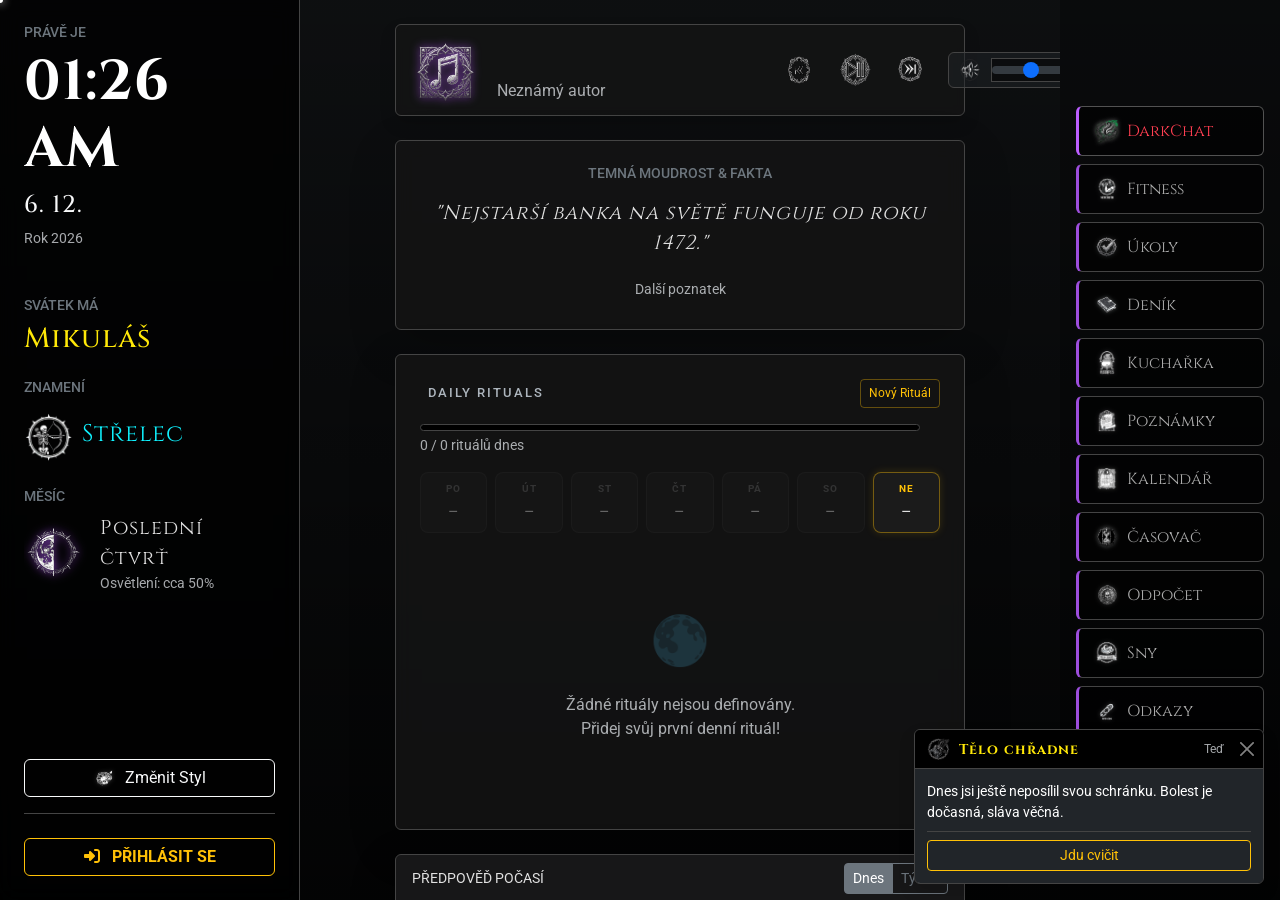
==== commit d20923c2: "habits" ====
--- a/index.html
+++ b/index.html
@@ -129,6 +129,41 @@
                 <button class="btn btn-sm btn-link text-muted text-decoration-none" onclick="generateQuote()">Další poznatek</button>
             </div>
         </div>
+
+        <!-- ═══════════════════════════════════════════════════
+             DAILY RITUALS – Denní návyky
+             ═══════════════════════════════════════════════════ -->
+        <div id="widget-habits" class="card bg-dark border-secondary text-light mb-4 shadow-lg w-75" style="max-width: 800px;">
+            <div class="card-body p-4">
+
+                <!-- Hlavička -->
+                <div class="d-flex align-items-center justify-content-between mb-3">
+                    <div class="d-flex align-items-center gap-2">
+                        <span style="font-size:1.3rem;"></span>
+                        <h6 class="text-uppercase mb-0" style="letter-spacing:2px; font-size:.8rem; color:#adb5bd;">Daily Rituals</h6>
+                    </div>
+                    <button class="btn btn-sm btn-outline-warning" style="border-color:rgba(255,193,7,0.35); font-size:.78rem;" onclick="openAddHabitModal()">
+                        <i class="bi bi-plus-lg"></i> Nový Rituál
+                    </button>
+                </div>
+
+                <!-- Progress bar -->
+                <div class="habits-progress-wrap mb-3">
+                    <div class="progress bg-black border border-secondary" style="height:7px; border-radius:4px;">
+                        <div id="habitsProgressBar" class="progress-bar" role="progressbar" style="width:0%; transition:width .5s;"></div>
+                    </div>
+                    <div id="habitsProgressText" class="mt-1 small text-muted"></div>
+                </div>
+
+                <!-- Týdenní mini-kalendář -->
+                <div id="habitsWeekCalendar" class="habits-week-calendar mb-4"></div>
+
+                <!-- Seznam rituálů -->
+                <div id="habitsList"></div>
+
+            </div>
+        </div>
+        <!-- ═══════════════════════════════════════════════════ -->
 
         <div id="widget-weather" class="card bg-dark border-secondary text-light mb-4 shadow-lg w-75" style="max-width: 800px;">
             <div class="card-header border-secondary d-flex justify-content-between align-items-center">
@@ -1896,5 +1931,91 @@
 
 
     <script src="js/terminal.js" defer></script>
+    <script src="js/habits.js"></script>
+
+    <!-- ═══════════════════════════════════════════════
+         MODAL: PŘIDAT / UPRAVIT RITUÁL
+         ═══════════════════════════════════════════════ -->
+    <div class="modal fade" id="habitEditorModal" tabindex="-1">
+        <div class="modal-dialog modal-dialog-centered">
+            <div class="modal-content bg-dark text-light border border-secondary" style="border-radius:12px;">
+
+                <div class="modal-header border-secondary">
+                    <h5 class="modal-title" id="habitModalTitle" style="font-family:'Cinzel',serif; letter-spacing:1px;">+ Nový Rituál</h5>
+                    <button type="button" class="btn-close btn-close-white" data-bs-dismiss="modal"></button>
+                </div>
+
+                <div class="modal-body">
+
+                    <!-- Název -->
+                    <div class="mb-3">
+                        <label class="form-label text-muted small text-uppercase" style="letter-spacing:1px;">Název rituálu</label>
+                        <input id="habitNameInput" type="text" class="form-control bg-black text-light border-secondary"
+                               placeholder="Protáhnout se, Umýt nádobí…" maxlength="60">
+                    </div>
+
+                    <!-- Ikona -->
+                    <div class="mb-3">
+                        <label class="form-label text-muted small text-uppercase" style="letter-spacing:1px;">Ikona</label>
+                        <div class="d-flex align-items-center gap-3 mb-2">
+                            <span id="habitIconDisplay" style="font-size:2rem; line-height:1;">🔥</span>
+                            <input type="hidden" id="habitIconInput" value="🔥">
+                            <span class="text-muted small">Vyber níže:</span>
+                        </div>
+                        <div id="habitIconPicker" class="habit-icon-picker"></div>
+                    </div>
+
+                    <!-- Obtížnost -->
+                    <div class="mb-3">
+                        <label class="form-label text-muted small text-uppercase" style="letter-spacing:1px;">Obtížnost &amp; XP</label>
+                        <select id="habitDifficultySelect" class="form-select bg-black text-light border-secondary">
+                            <option value="easy"> Lehký – 10 XP</option>
+                            <option value="medium"> Střední – 20 XP</option>
+                            <option value="hard"> Těžký – 35 XP</option>
+                        </select>
+                    </div>
+
+                    <!-- Dny -->
+                    <div class="mb-3">
+                        <label class="form-label text-muted small text-uppercase" style="letter-spacing:1px;">Aktivní dny</label>
+                        <div class="d-flex flex-wrap gap-2 mt-1">
+                            <button type="button" class="habit-day-toggle selected" data-day="mon">Po</button>
+                            <button type="button" class="habit-day-toggle selected" data-day="tue">Út</button>
+                            <button type="button" class="habit-day-toggle selected" data-day="wed">St</button>
+                            <button type="button" class="habit-day-toggle selected" data-day="thu">Čt</button>
+                            <button type="button" class="habit-day-toggle selected" data-day="fri">Pá</button>
+                            <button type="button" class="habit-day-toggle selected" data-day="sat">So</button>
+                            <button type="button" class="habit-day-toggle selected" data-day="sun">Ne</button>
+                        </div>
+                        <div class="mt-2 d-flex gap-2">
+                            <button type="button" class="btn btn-sm btn-outline-secondary" style="font-size:.75rem;"
+                                    onclick="document.querySelectorAll('.habit-day-toggle').forEach(b=>b.classList.add('selected'))">
+                                Vybrat vše
+                            </button>
+                            <button type="button" class="btn btn-sm btn-outline-secondary" style="font-size:.75rem;"
+                                    onclick="['mon','tue','wed','thu','fri'].forEach(d=>{const b=document.querySelector('[data-day='+d+']');if(b)b.classList.add('selected')});['sat','sun'].forEach(d=>{const b=document.querySelector('[data-day='+d+']');if(b)b.classList.remove('selected')})">
+                                Prac. dny
+                            </button>
+                            <button type="button" class="btn btn-sm btn-outline-secondary" style="font-size:.75rem;"
+                                    onclick="document.querySelectorAll('.habit-day-toggle').forEach(b=>b.classList.remove('selected'))">
+                                Zrušit vše
+                            </button>
+                        </div>
+                    </div>
+
+                </div>
+
+                <div class="modal-footer border-secondary">
+                    <button class="btn btn-outline-secondary" data-bs-dismiss="modal">Zrušit</button>
+                    <button class="btn btn-warning text-dark fw-bold" onclick="saveHabitFromModal()">
+                         Uložit Rituál
+                    </button>
+                </div>
+
+            </div>
+        </div>
+    </div>
+    <!-- ═══════════════════════════════════════════════ -->
+
 </body>
 </html>
--- a/css/style.css
+++ b/css/style.css
@@ -689,4 +689,279 @@
     border-color: var(--primary-glow);
     box-shadow: 0 0 10px var(--primary-glow) inset;
     text-shadow: 0 0 5px var(--primary-glow);
+}
+
+/* ---- HABITS GRID ---- */
+.habits-grid {
+    display: grid;
+    grid-template-columns: repeat(auto-fill, minmax(280px, 1fr));
+    gap: 14px;
+    margin-bottom: 1rem;
+}
+ 
+/* ---- HABIT CARD ---- */
+.habit-card {
+    background: #0d0d0d;
+    border: 1px solid #333;
+    border-radius: 10px;
+    padding: 14px;
+    transition: transform .2s, box-shadow .2s, border-color .2s;
+    display: flex;
+    flex-direction: column;
+    gap: 10px;
+}
+ 
+.habit-card:hover {
+    transform: translateY(-2px);
+    box-shadow: 0 6px 20px rgba(0,0,0,.5);
+}
+ 
+.habit-card.habit-done {
+    opacity: .55;
+    border-color: #2a2a2a !important;
+    background: #080808 !important;
+}
+ 
+.habit-card.habit-other-day {
+    opacity: .4;
+    filter: grayscale(0.6);
+}
+ 
+/* ---- CARD HEADER ---- */
+.habit-card-header {
+    display: flex;
+    align-items: flex-start;
+    gap: 10px;
+}
+ 
+.habit-icon {
+    font-size: 1.6rem;
+    line-height: 1;
+    flex-shrink: 0;
+    margin-top: 2px;
+}
+ 
+.habit-info {
+    flex: 1;
+    min-width: 0;
+}
+ 
+.habit-name {
+    font-size: .95rem;
+    font-weight: 600;
+    color: #e9ecef;
+    line-height: 1.3;
+}
+ 
+.habit-meta {
+    display: flex;
+    align-items: center;
+    gap: 8px;
+    margin-top: 3px;
+    flex-wrap: wrap;
+}
+ 
+.habit-xp-badge {
+    font-size: .7rem;
+    color: #adb5bd;
+    background: rgba(255,255,255,.06);
+    border-radius: 4px;
+    padding: 1px 5px;
+}
+ 
+.streak-bonus {
+    color: #ffc107;
+}
+ 
+.habit-actions {
+    display: flex;
+    gap: 4px;
+    flex-shrink: 0;
+}
+ 
+.habit-edit-btn,
+.habit-delete-btn {
+    background: none;
+    border: none;
+    cursor: pointer;
+    opacity: .4;
+    transition: opacity .2s;
+    font-size: .85rem;
+    padding: 2px 4px;
+    border-radius: 4px;
+}
+ 
+.habit-edit-btn:hover   { opacity: 1; background: rgba(255,255,255,.1); }
+.habit-delete-btn:hover { opacity: 1; color: #dc3545; background: rgba(220,53,69,.1); }
+ 
+/* ---- DAYS ROW ---- */
+.habit-days-row {
+    display: flex;
+    gap: 4px;
+    flex-wrap: wrap;
+}
+ 
+.habit-day-tag {
+    font-size: .65rem;
+    padding: 2px 6px;
+    border-radius: 3px;
+    background: rgba(255,255,255,.04);
+    color: #555;
+    border: 1px solid #2a2a2a;
+    font-weight: 600;
+    letter-spacing: .5px;
+}
+ 
+.habit-day-tag.active {
+    color: #adb5bd;
+    background: rgba(255,255,255,.08);
+    border-color: #444;
+}
+ 
+/* ---- STREAK ---- */
+.habit-streak {
+    font-size: .78rem;
+    color: #fd7e14;
+    display: flex;
+    align-items: center;
+    gap: 4px;
+}
+ 
+.streak-count {
+    font-weight: 700;
+    font-size: .9rem;
+}
+ 
+/* ---- COMPLETE BUTTON ---- */
+.habit-complete-btn {
+    width: 100%;
+    padding: 8px;
+    border-radius: 6px;
+    border: 1px solid rgba(255,193,7,.35);
+    background: rgba(255,193,7,.08);
+    color: #ffc107;
+    font-weight: 600;
+    font-size: .85rem;
+    cursor: pointer;
+    transition: all .2s;
+    letter-spacing: .5px;
+}
+ 
+.habit-complete-btn:hover:not(.done) {
+    background: rgba(255,193,7,.2);
+    border-color: #ffc107;
+    box-shadow: 0 0 12px rgba(255,193,7,.3);
+    transform: translateY(-1px);
+}
+ 
+.habit-complete-btn.done {
+    border-color: #2d4a2d;
+    background: rgba(32,201,151,.08);
+    color: #20c997;
+    cursor: default;
+}
+ 
+.habit-not-today {
+    text-align: center;
+    font-size: .78rem;
+    color: #444;
+    padding: 6px;
+    border: 1px dashed #2a2a2a;
+    border-radius: 6px;
+}
+ 
+/* ---- WEEK CALENDAR ---- */
+.habits-week-calendar {
+    display: flex;
+    gap: 8px;
+}
+ 
+.habits-week-cell {
+    flex: 1;
+    min-width: 0;
+    border-radius: 8px;
+    padding: 8px 4px;
+    text-align: center;
+    border: 1px solid rgba(255,255,255,.06);
+    transition: all .2s;
+}
+ 
+.habits-week-cell.today {
+    border-color: rgba(255,193,7,.4);
+    box-shadow: 0 0 8px rgba(255,193,7,.15);
+}
+ 
+.week-cell-day {
+    font-size: .65rem;
+    text-transform: uppercase;
+    color: #666;
+    letter-spacing: 1px;
+    margin-bottom: 4px;
+    font-weight: 700;
+}
+ 
+.habits-week-cell.today .week-cell-day {
+    color: #ffc107;
+}
+ 
+.week-cell-dot {
+    font-size: 1rem;
+}
+ 
+/* ---- ICON PICKER ---- */
+.habit-icon-picker {
+    display: flex;
+    flex-wrap: wrap;
+    gap: 6px;
+}
+ 
+.habit-icon-btn {
+    background: rgba(255,255,255,.06);
+    border: 1px solid #2a2a2a;
+    border-radius: 6px;
+    width: 38px;
+    height: 38px;
+    font-size: 1.2rem;
+    cursor: pointer;
+    display: flex;
+    align-items: center;
+    justify-content: center;
+    transition: all .15s;
+}
+ 
+.habit-icon-btn:hover,
+.habit-icon-btn.selected {
+    background: rgba(255,193,7,.15);
+    border-color: #ffc107;
+    box-shadow: 0 0 8px rgba(255,193,7,.2);
+}
+ 
+/* ---- DAY TOGGLE BUTTONS (v modalu) ---- */
+.habit-day-toggle {
+    background: rgba(255,255,255,.04);
+    border: 1px solid #333;
+    color: #666;
+    border-radius: 6px;
+    padding: 5px 12px;
+    font-size: .8rem;
+    font-weight: 700;
+    cursor: pointer;
+    transition: all .15s;
+    letter-spacing: .5px;
+}
+ 
+.habit-day-toggle.selected {
+    background: rgba(255,193,7,.15);
+    border-color: rgba(255,193,7,.5);
+    color: #ffc107;
+}
+ 
+.habit-day-toggle:hover {
+    border-color: #555;
+    color: #aaa;
+}
+ 
+/* ---- PROGRESS WRAP ---- */
+.habits-progress-wrap {
+    max-width: 500px;
 }
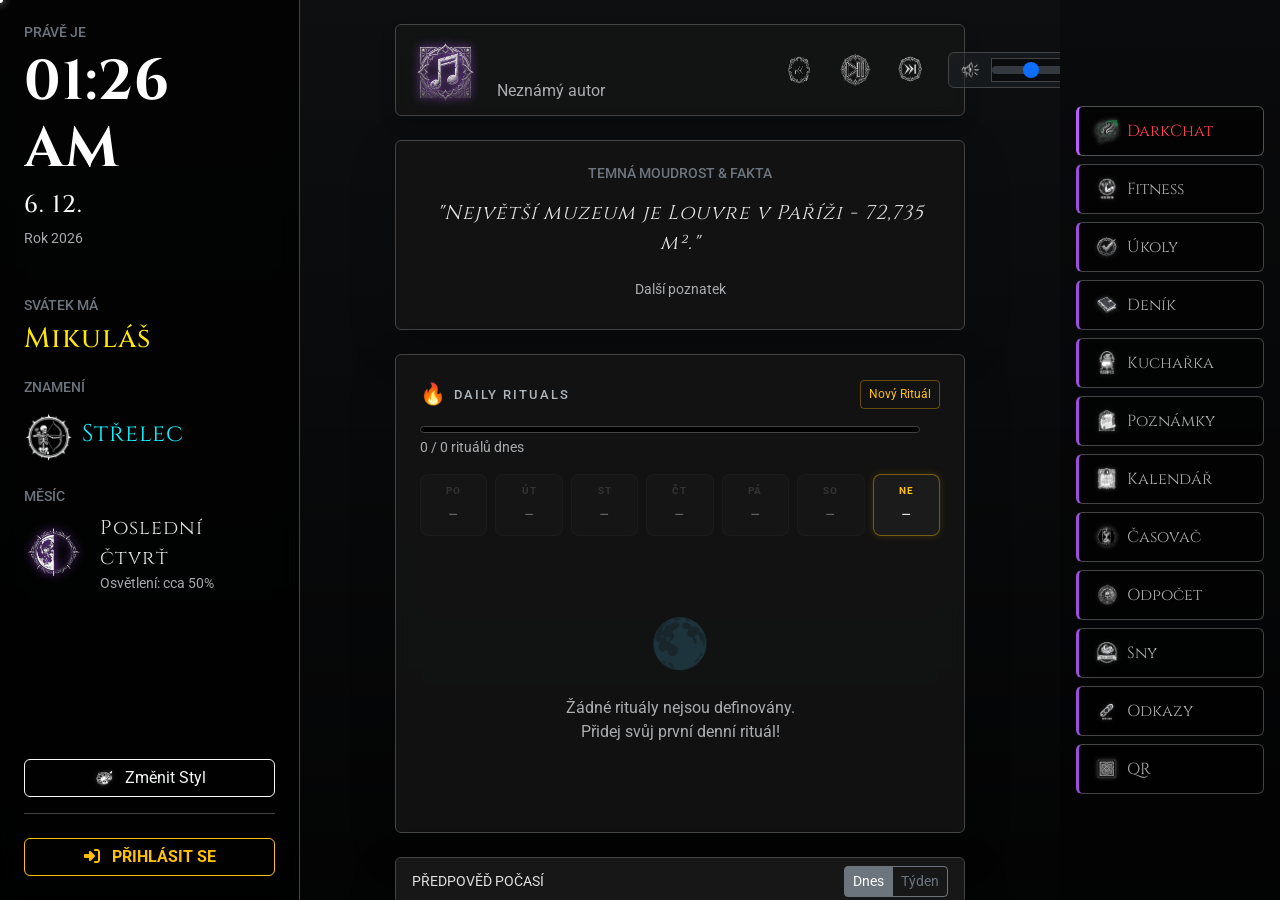
==== commit cfc2ee9b: "opraven leaderboard" ====
--- a/index.html
+++ b/index.html
@@ -139,7 +139,7 @@
                 <!-- Hlavička -->
                 <div class="d-flex align-items-center justify-content-between mb-3">
                     <div class="d-flex align-items-center gap-2">
-                        <span style="font-size:1.3rem;"></span>
+                        <span style="font-size:1.3rem;">🔥</span>
                         <h6 class="text-uppercase mb-0" style="letter-spacing:2px; font-size:.8rem; color:#adb5bd;">Daily Rituals</h6>
                     </div>
                     <button class="btn btn-sm btn-outline-warning" style="border-color:rgba(255,193,7,0.35); font-size:.78rem;" onclick="openAddHabitModal()">
@@ -1724,16 +1724,46 @@
 
 
     <div class="modal fade" id="leaderboardModal" tabindex="-1" aria-hidden="true">
-        <div class="modal-dialog modal-dialog-centered">
-            <div class="modal-content bg-dark text-light border-secondary shadow-lg">
-                <div class="modal-header border-secondary">
-                    <h5 class="modal-title brand-font text-warning"><i class="fas fa-crown me-2"></i>Síň Slávy</h5>
+        <div class="modal-dialog modal-dialog-centered modal-lg">
+            <div class="modal-content text-light border border-secondary shadow-lg"
+                 style="background: radial-gradient(ellipse at top, #0d0019 0%, #060606 70%); border-radius: 14px;">
+
+                <!-- Header -->
+                <div class="modal-header border-0 pb-0 pt-4 px-4">
+                    <div>
+                        <h4 class="modal-title brand-font text-warning mb-0" style="letter-spacing:3px;">
+                            <i class="fas fa-crown me-2"></i>Síň Slávy
+                        </h4>
+                        <p class="text-muted small mb-0 mt-1">Globální žebříček bojovníků DarkDash</p>
+                    </div>
                     <button type="button" class="btn-close btn-close-white" data-bs-dismiss="modal"></button>
                 </div>
-                <div class="modal-body p-0">
-                    <div id="leaderboardList" class="list-group list-group-flush">
-                        <div class="text-center py-4"><div class="spinner-border text-warning"></div></div>
-                    </div>
+
+                <div class="modal-body px-4 pb-4 pt-3">
+
+                    <!-- Podium top 3 -->
+                    <div id="leaderboardPodium" class="d-flex justify-content-center align-items-end gap-3 mb-4" style="min-height: 140px;">
+                        <div class="text-center text-muted small">Načítám žebříček...</div>
+                    </div>
+
+                    <!-- Oddělovač -->
+                    <div class="d-flex align-items-center gap-2 mb-3">
+                        <div class="flex-grow-1" style="height:1px; background:linear-gradient(90deg, transparent, rgba(255,193,7,0.3), transparent);"></div>
+                        <span class="text-muted small text-uppercase" style="letter-spacing:2px; font-size:.65rem;">Ostatní bojovníci</span>
+                        <div class="flex-grow-1" style="height:1px; background:linear-gradient(90deg, transparent, rgba(255,193,7,0.3), transparent);"></div>
+                    </div>
+
+                    <!-- Zbytek žebříčku (4–10) -->
+                    <div id="leaderboardList" class="d-flex flex-column gap-2"></div>
+
+                    <!-- Refresh -->
+                    <div class="text-center mt-4">
+                        <button class="btn btn-sm btn-outline-warning" style="border-color:rgba(255,193,7,0.3); font-size:.78rem; letter-spacing:1px;"
+                                onclick="window.loadLeaderboard()">
+                            <i class="fas fa-sync-alt me-1"></i> Aktualizovat
+                        </button>
+                    </div>
+
                 </div>
             </div>
         </div>
@@ -1969,9 +1999,9 @@
                     <div class="mb-3">
                         <label class="form-label text-muted small text-uppercase" style="letter-spacing:1px;">Obtížnost &amp; XP</label>
                         <select id="habitDifficultySelect" class="form-select bg-black text-light border-secondary">
-                            <option value="easy"> Lehký – 10 XP</option>
-                            <option value="medium"> Střední – 20 XP</option>
-                            <option value="hard"> Těžký – 35 XP</option>
+                            <option value="easy">☀️ Lehký – 10 XP</option>
+                            <option value="medium">⚔️ Střední – 20 XP</option>
+                            <option value="hard">💀 Těžký – 35 XP</option>
                         </select>
                     </div>
 
@@ -2008,7 +2038,7 @@
                 <div class="modal-footer border-secondary">
                     <button class="btn btn-outline-secondary" data-bs-dismiss="modal">Zrušit</button>
                     <button class="btn btn-warning text-dark fw-bold" onclick="saveHabitFromModal()">
-                         Uložit Rituál
+                        ⚔️ Uložit Rituál
                     </button>
                 </div>
 
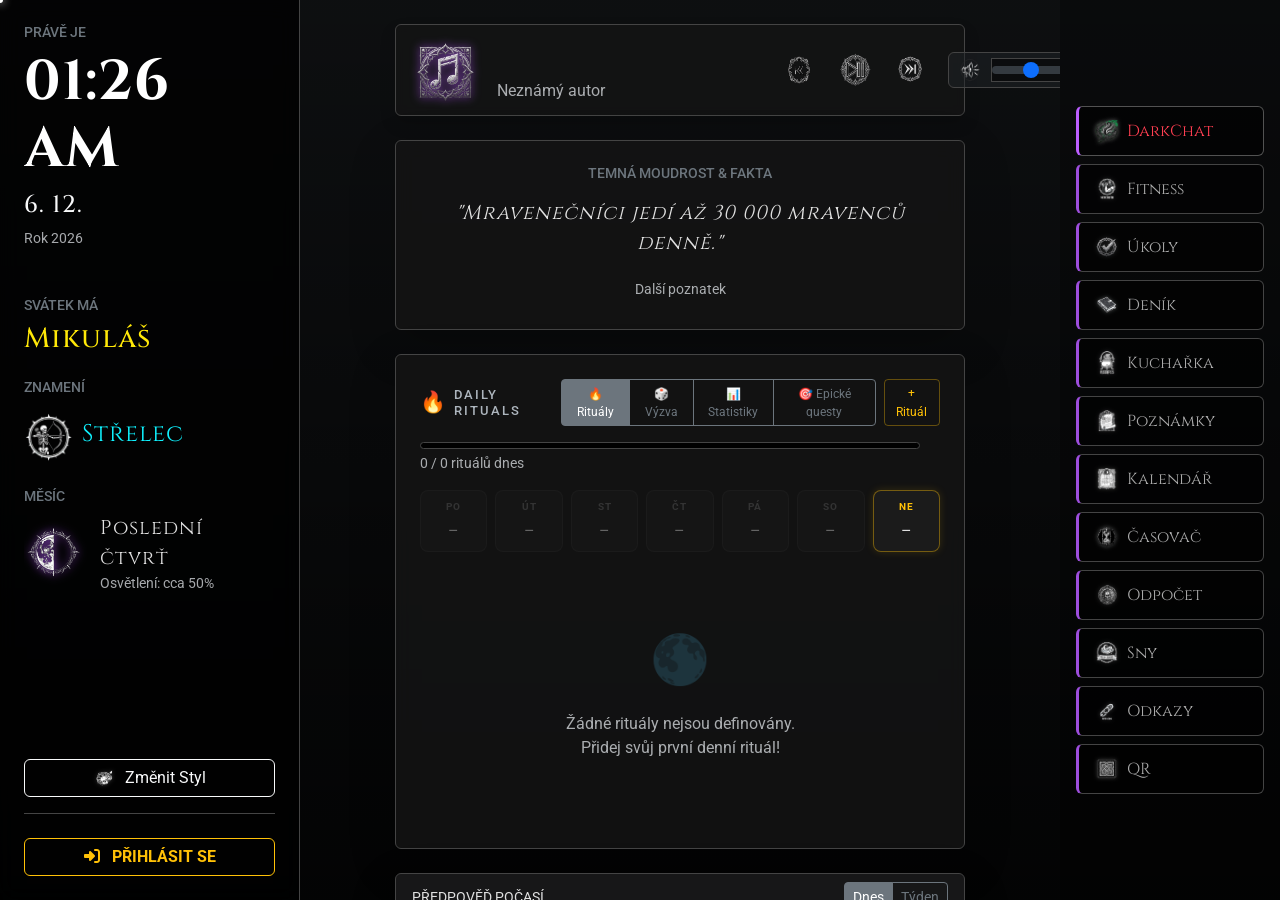
==== commit da4803cf: "oprava tlačítka b" ====
--- a/index.html
+++ b/index.html
@@ -136,30 +136,51 @@
         <div id="widget-habits" class="card bg-dark border-secondary text-light mb-4 shadow-lg w-75" style="max-width: 800px;">
             <div class="card-body p-4">
 
-                <!-- Hlavička -->
+                <!-- Hlavička s tab navigací -->
                 <div class="d-flex align-items-center justify-content-between mb-3">
                     <div class="d-flex align-items-center gap-2">
                         <span style="font-size:1.3rem;">🔥</span>
                         <h6 class="text-uppercase mb-0" style="letter-spacing:2px; font-size:.8rem; color:#adb5bd;">Daily Rituals</h6>
                     </div>
-                    <button class="btn btn-sm btn-outline-warning" style="border-color:rgba(255,193,7,0.35); font-size:.78rem;" onclick="openAddHabitModal()">
-                        <i class="bi bi-plus-lg"></i> Nový Rituál
-                    </button>
-                </div>
-
-                <!-- Progress bar -->
-                <div class="habits-progress-wrap mb-3">
-                    <div class="progress bg-black border border-secondary" style="height:7px; border-radius:4px;">
-                        <div id="habitsProgressBar" class="progress-bar" role="progressbar" style="width:0%; transition:width .5s;"></div>
-                    </div>
-                    <div id="habitsProgressText" class="mt-1 small text-muted"></div>
-                </div>
-
-                <!-- Týdenní mini-kalendář -->
-                <div id="habitsWeekCalendar" class="habits-week-calendar mb-4"></div>
-
-                <!-- Seznam rituálů -->
-                <div id="habitsList"></div>
+                    <div class="d-flex gap-2">
+                        <div class="btn-group btn-group-sm">
+                            <button class="btn btn-outline-secondary active" id="btnHabTab" onclick="switchHabTab('habits')" style="font-size:.75rem;">🔥 Rituály</button>
+                            <button class="btn btn-outline-secondary" id="btnChalTab" onclick="switchHabTab('challenge')" style="font-size:.75rem;">🎲 Výzva</button>
+                            <button class="btn btn-outline-secondary" id="btnStatsTab" onclick="switchHabTab('stats')" style="font-size:.75rem;">📊 Statistiky</button>
+                            <button class="btn btn-outline-secondary" id="btnQuestsTab" onclick="switchHabTab('quests')" style="font-size:.75rem;">🎯 Epické questy</button>
+                        </div>
+                        <button class="btn btn-sm btn-outline-warning" id="btnAddHabit" style="border-color:rgba(255,193,7,0.35); font-size:.78rem;" onclick="openAddHabitModal()">
+                            + Rituál
+                        </button>
+                    </div>
+                </div>
+
+                <!-- ── TAB: Rituály ── -->
+                <div id="tabHabits">
+                    <div class="habits-progress-wrap mb-3">
+                        <div class="progress bg-black border border-secondary" style="height:7px; border-radius:4px;">
+                            <div id="habitsProgressBar" class="progress-bar" role="progressbar" style="width:0%; transition:width .5s;"></div>
+                        </div>
+                        <div id="habitsProgressText" class="mt-1 small text-muted"></div>
+                    </div>
+                    <div id="habitsWeekCalendar" class="habits-week-calendar mb-4"></div>
+                    <div id="habitsList"></div>
+                </div>
+
+                <!-- ── TAB: Denní výzva ── -->
+                <div id="tabChallenge" class="d-none">
+                    <div id="dailyChallengeContent"></div>
+                </div>
+
+                <!-- ── TAB: Statistiky ── -->
+                <div id="tabStats" class="d-none">
+                    <div id="weeklyStatsContent"></div>
+                </div>
+
+                <!-- ── TAB: Epické questy ── -->
+                <div id="tabQuests" class="d-none">
+                    <div id="epicQuestsContent"></div>
+                </div>
 
             </div>
         </div>
@@ -2047,5 +2068,8 @@
     </div>
     <!-- ═══════════════════════════════════════════════ -->
 
+    <script src="js/dailychallenge.js" defer></script>
+    <script src="js/epicquests.js" defer></script>
+    <script src="js/weeklystats.js" defer></script>
 </body>
 </html>
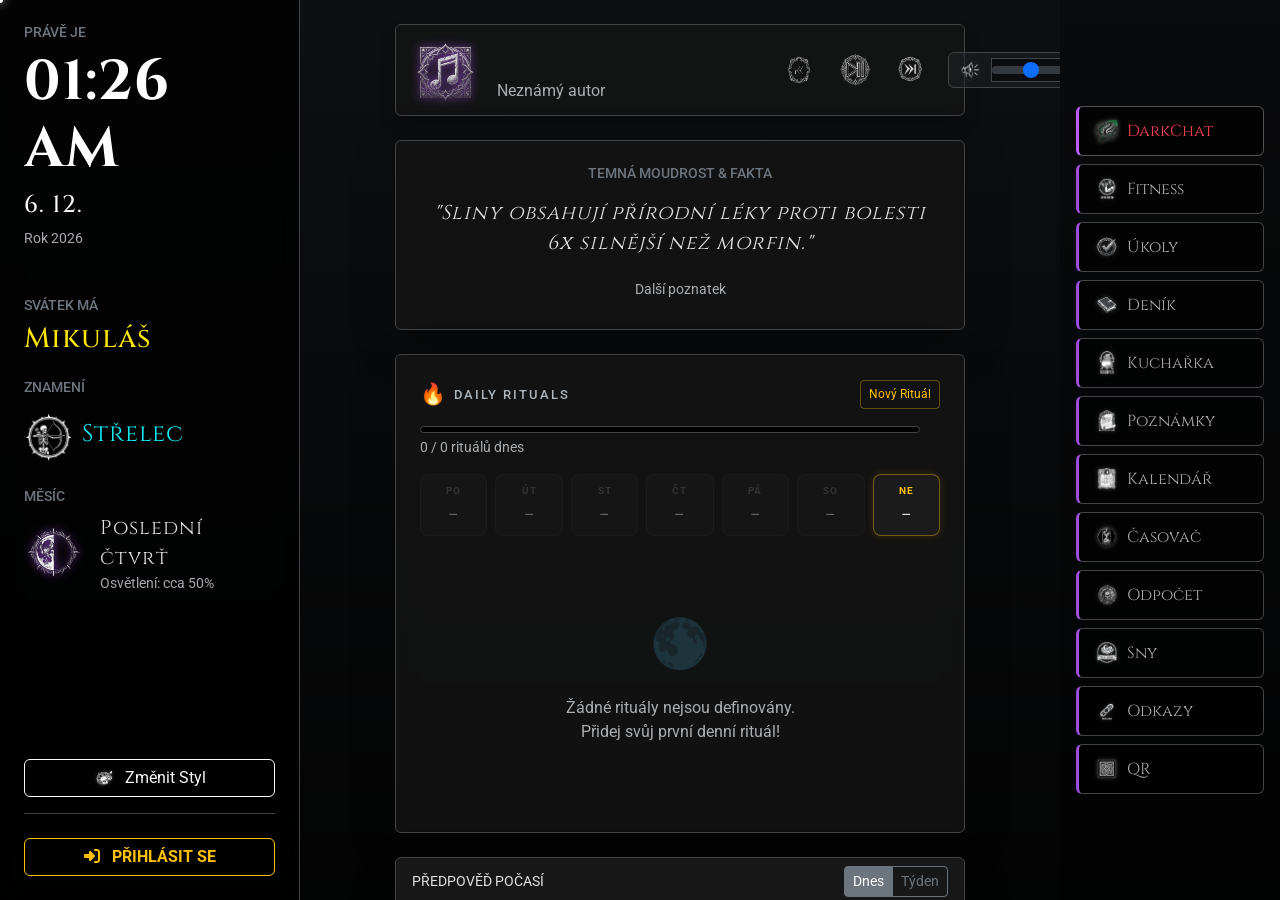
==== commit 742a63be: "booklist" ====
--- a/index.html
+++ b/index.html
@@ -136,51 +136,30 @@
         <div id="widget-habits" class="card bg-dark border-secondary text-light mb-4 shadow-lg w-75" style="max-width: 800px;">
             <div class="card-body p-4">
 
-                <!-- Hlavička s tab navigací -->
+                <!-- Hlavička -->
                 <div class="d-flex align-items-center justify-content-between mb-3">
                     <div class="d-flex align-items-center gap-2">
                         <span style="font-size:1.3rem;">🔥</span>
                         <h6 class="text-uppercase mb-0" style="letter-spacing:2px; font-size:.8rem; color:#adb5bd;">Daily Rituals</h6>
                     </div>
-                    <div class="d-flex gap-2">
-                        <div class="btn-group btn-group-sm">
-                            <button class="btn btn-outline-secondary active" id="btnHabTab" onclick="switchHabTab('habits')" style="font-size:.75rem;">🔥 Rituály</button>
-                            <button class="btn btn-outline-secondary" id="btnChalTab" onclick="switchHabTab('challenge')" style="font-size:.75rem;">🎲 Výzva</button>
-                            <button class="btn btn-outline-secondary" id="btnStatsTab" onclick="switchHabTab('stats')" style="font-size:.75rem;">📊 Statistiky</button>
-                            <button class="btn btn-outline-secondary" id="btnQuestsTab" onclick="switchHabTab('quests')" style="font-size:.75rem;">🎯 Epické questy</button>
-                        </div>
-                        <button class="btn btn-sm btn-outline-warning" id="btnAddHabit" style="border-color:rgba(255,193,7,0.35); font-size:.78rem;" onclick="openAddHabitModal()">
-                            + Rituál
-                        </button>
-                    </div>
-                </div>
-
-                <!-- ── TAB: Rituály ── -->
-                <div id="tabHabits">
-                    <div class="habits-progress-wrap mb-3">
-                        <div class="progress bg-black border border-secondary" style="height:7px; border-radius:4px;">
-                            <div id="habitsProgressBar" class="progress-bar" role="progressbar" style="width:0%; transition:width .5s;"></div>
-                        </div>
-                        <div id="habitsProgressText" class="mt-1 small text-muted"></div>
-                    </div>
-                    <div id="habitsWeekCalendar" class="habits-week-calendar mb-4"></div>
-                    <div id="habitsList"></div>
-                </div>
-
-                <!-- ── TAB: Denní výzva ── -->
-                <div id="tabChallenge" class="d-none">
-                    <div id="dailyChallengeContent"></div>
-                </div>
-
-                <!-- ── TAB: Statistiky ── -->
-                <div id="tabStats" class="d-none">
-                    <div id="weeklyStatsContent"></div>
-                </div>
-
-                <!-- ── TAB: Epické questy ── -->
-                <div id="tabQuests" class="d-none">
-                    <div id="epicQuestsContent"></div>
-                </div>
+                    <button class="btn btn-sm btn-outline-warning" style="border-color:rgba(255,193,7,0.35); font-size:.78rem;" onclick="openAddHabitModal()">
+                        <i class="bi bi-plus-lg"></i> Nový Rituál
+                    </button>
+                </div>
+
+                <!-- Progress bar -->
+                <div class="habits-progress-wrap mb-3">
+                    <div class="progress bg-black border border-secondary" style="height:7px; border-radius:4px;">
+                        <div id="habitsProgressBar" class="progress-bar" role="progressbar" style="width:0%; transition:width .5s;"></div>
+                    </div>
+                    <div id="habitsProgressText" class="mt-1 small text-muted"></div>
+                </div>
+
+                <!-- Týdenní mini-kalendář -->
+                <div id="habitsWeekCalendar" class="habits-week-calendar mb-4"></div>
+
+                <!-- Seznam rituálů -->
+                <div id="habitsList"></div>
 
             </div>
         </div>
@@ -1097,6 +1076,7 @@
                 <button type="button" class="btn btn-info fw-bold" id="btnTabDreams" onclick="switchDreamTab('dreams')">🌙 Kniha Snů</button>
                 <button type="button" class="btn btn-outline-info fw-bold" id="btnTabWatchlist" onclick="switchDreamTab('watchlist')">🎬 Watchlist</button>
                 <button type="button" class="btn btn-outline-info fw-bold" id="btnTabGamelist" onclick="switchDreamTab('gamelist')">🎮 Gamelist</button>
+                <button type="button" class="btn btn-outline-info fw-bold" id="btnTabBooklist" onclick="switchDreamTab('booklist')">📚 Booklist</button>
             </div>
             <button type="button" class="btn-close btn-close-white" data-bs-dismiss="offcanvas" aria-label="Close"></button>
         </div>
@@ -1166,6 +1146,27 @@
             </div>
         </div>
 
+        <div class="offcanvas-body p-0 d-none flex-row w-100" id="sectionBooklist">
+            <div class="bg-dark border-end border-secondary d-flex flex-column" style="width: 250px;">
+                <div class="p-3 border-bottom border-secondary">
+                    <button class="btn btn-sm btn-outline-info w-100 d-flex justify-content-center align-items-center" onclick="createNewBooklistFolder()">
+                        + Nová kategorie
+                    </button>
+                </div>
+                <div class="p-2 border-bottom border-secondary">
+                    <p class="text-muted small mb-0 text-center">Co si přečíst příště...</p>
+                </div>
+                <div id="booklistFolderTreeList" class="list-group list-group-flush flex-grow-1 overflow-auto rounded-0 custom-scrollbar"></div>
+            </div>
+            <div class="flex-grow-1 p-3 d-flex flex-column bg-black">
+                <h4 id="currentBooklistFolderTitle" class="mb-3 text-info">Fantasy</h4>
+                <div id="booklistGrid" class="row g-3 flex-grow-1 overflow-auto mb-3 align-content-start custom-scrollbar"></div>
+                <div class="mt-auto pt-3 border-top border-secondary">
+                    <button class="btn btn-info w-100" onclick="openBooklistEditor()">+ Přidat knihu</button>
+                </div>
+            </div>
+        </div>
+
     </div>
 
     <div class="modal fade" id="dreamEditorModal" tabindex="-1" aria-hidden="true" data-bs-backdrop="static">
@@ -1201,6 +1202,62 @@
                 <div class="modal-footer border-secondary justify-content-end">
                     <button type="button" class="btn btn-secondary me-2" data-bs-dismiss="modal">Zrušit</button>
                     <button type="button" class="btn btn-info" onclick="saveDream()">Uložit sen</button>
+                </div>
+            </div>
+        </div>
+    </div>
+
+    <div class="modal fade" id="booklistEditorModal" tabindex="-1" aria-hidden="true" data-bs-backdrop="static">
+        <div class="modal-dialog modal-dialog-centered modal-lg">
+            <div class="modal-content bg-dark text-light border-secondary shadow-lg">
+                <div class="modal-header border-secondary">
+                    <h5 class="modal-title text-info" id="booklistEditorTitle">Přidat knihu</h5>
+                    <button type="button" class="btn-close btn-close-white" data-bs-dismiss="modal" aria-label="Close"></button>
+                </div>
+                <div class="modal-body">
+                    <div class="row mb-3">
+                        <div class="col-md-8">
+                            <label class="form-label text-secondary">Název knihy</label>
+                            <input type="text" id="booklistTitle" class="form-control bg-dark text-light border-secondary" placeholder="Např. Pán prstenů">
+                        </div>
+                        <div class="col-md-4">
+                            <label class="form-label text-info small">Kategorie</label>
+                            <select id="booklistFolderSelect" class="form-select bg-dark text-light border-secondary"></select>
+                        </div>
+                    </div>
+                    <div class="row mb-3">
+                        <div class="col-md-8">
+                            <label class="form-label text-secondary">Autor</label>
+                            <input type="text" id="booklistAuthor" class="form-control bg-dark text-light border-secondary" placeholder="Např. J. R. R. Tolkien">
+                        </div>
+                        <div class="col-md-4">
+                            <label class="form-label text-secondary">Stav</label>
+                            <select id="booklistStatus" class="form-select bg-dark text-light border-secondary">
+                                <option value="Chci číst">Chci číst</option>
+                                <option value="Čtu">Čtu</option>
+                                <option value="Přečteno">Přečteno</option>
+                                <option value="Odloženo">Odloženo</option>
+                            </select>
+                        </div>
+                    </div>
+                    <div class="row mb-3">
+                        <div class="col-md-6">
+                            <label class="form-label text-secondary">Hodnocení (1–10)</label>
+                            <input type="number" id="booklistRating" class="form-control bg-dark text-light border-secondary" min="1" max="10" placeholder="Nechej prázdné pokud jsi nečetl">
+                        </div>
+                        <div class="col-md-6">
+                            <label class="form-label text-secondary">Počet stran</label>
+                            <input type="number" id="booklistPages" class="form-control bg-dark text-light border-secondary" min="1" placeholder="Nepovinné">
+                        </div>
+                    </div>
+                    <div class="mb-3">
+                        <label class="form-label text-secondary">Poznámka / Dojmy</label>
+                        <textarea id="booklistNotes" class="form-control bg-dark text-light border-secondary custom-scrollbar" rows="3" placeholder="Dojmy, citáty, doporučení..."></textarea>
+                    </div>
+                </div>
+                <div class="modal-footer border-secondary justify-content-end">
+                    <button type="button" class="btn btn-secondary me-2" data-bs-dismiss="modal">Zrušit</button>
+                    <button type="button" class="btn btn-info" onclick="saveBooklistItem()">Uložit knihu</button>
                 </div>
             </div>
         </div>
@@ -2059,7 +2116,7 @@
                 <div class="modal-footer border-secondary">
                     <button class="btn btn-outline-secondary" data-bs-dismiss="modal">Zrušit</button>
                     <button class="btn btn-warning text-dark fw-bold" onclick="saveHabitFromModal()">
-                        ⚔️ Uložit Rituál
+                         Uložit Rituál
                     </button>
                 </div>
 
@@ -2068,8 +2125,5 @@
     </div>
     <!-- ═══════════════════════════════════════════════ -->
 
-    <script src="js/dailychallenge.js" defer></script>
-    <script src="js/epicquests.js" defer></script>
-    <script src="js/weeklystats.js" defer></script>
 </body>
 </html>
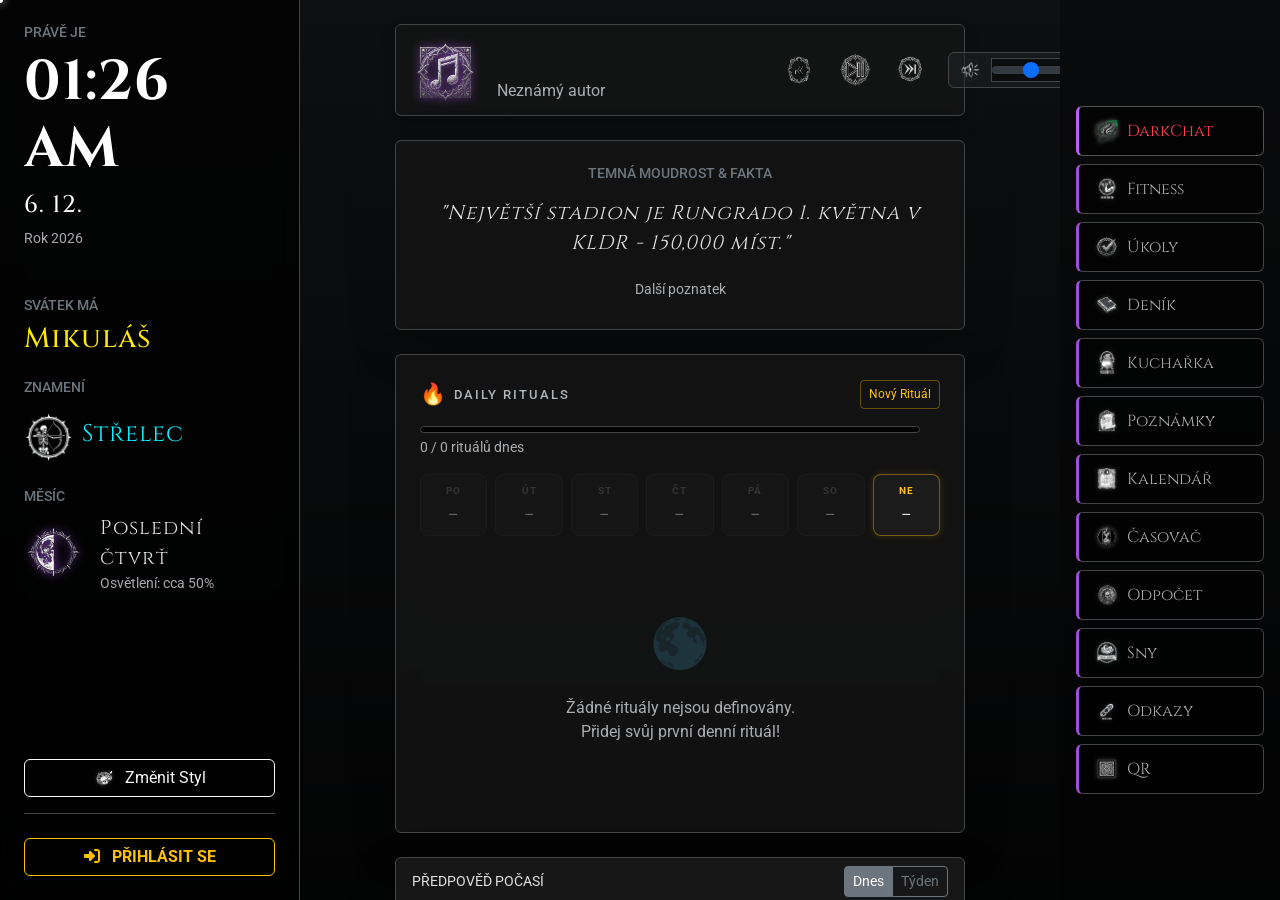
==== commit 5fefd8e0: "oprava tlačítka" ====
--- a/index.html
+++ b/index.html
@@ -272,24 +272,7 @@
                 <div id="jsdos-target" style="width:100%; height:100%;"></div>
             </div>
 
-            <div class="card-footer border-secondary bg-transparent d-flex justify-content-between align-items-center mt-auto" style="position:relative; z-index:60;">
-                <div class="d-flex align-items-center gap-2">
-                    <button
-                        class="btn btn-sm btn-outline-secondary d-flex align-items-center gap-2"
-                        onclick="this.closest('.card').style.display='none'"
-                        oncontextmenu="event.preventDefault(); triggerDoom(event);"
-                        title="Pravý klik pro překvapení">
-                        <i class="fas fa-times"></i> Zavřít sekci
-                    </button>
-                    <button id="doom-close-btn"
-                            onclick="closeDoom()"
-                            style="display:none; background:#dc3545; border:none; color:#fff; font-size:12px;
-                                font-weight:600; padding:4px 12px; border-radius:6px; cursor:pointer;">
-                        × Zavřít DOOM
-                    </button>
-                </div>
-                <span class="text-muted small fst-italic">Gothic Edition</span>
-            </div>
+           
         </div>
         <div id="widget-tarot" class="card border-secondary text-light mb-4 shadow w-75" style="max-width: 800px; background: linear-gradient(90deg, #0f0c29 0%, #302b63 100%);">
             <div class="card-body p-4 d-flex justify-content-between align-items-center">
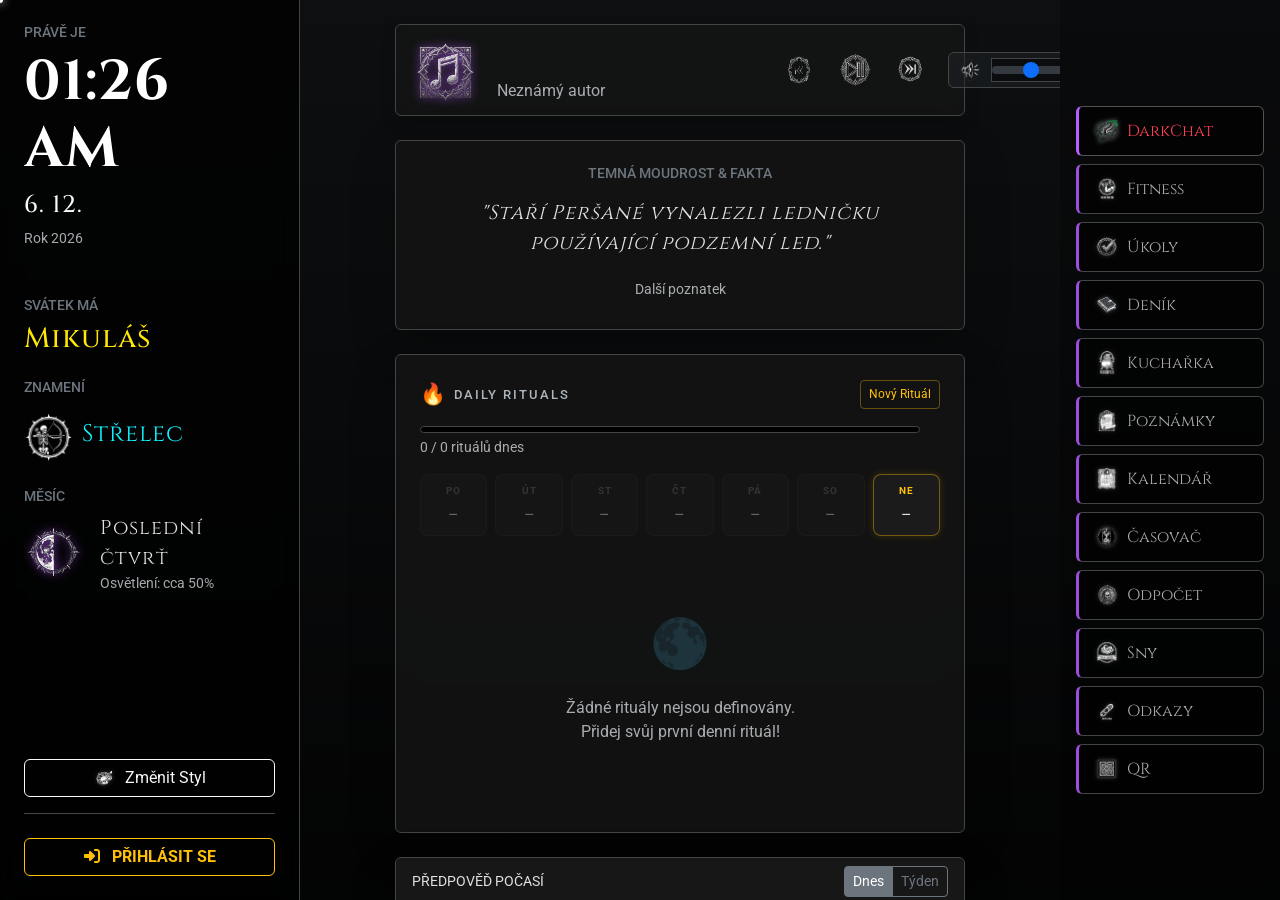
==== commit 21618318: "oprava darkchatu" ====
--- a/index.html
+++ b/index.html
@@ -1925,7 +1925,7 @@
     <script src="js/gamification.js"></script>
     <script src="js/tarot.js"></script>
     <script src="js/cursor.js"></script>
-    <script src="js/chat.js"></script>
+    <script type="module" src="js/chat.js"></script>
     <script src="js/sections.js"></script>
     <!--- script src="https://js-dos.com/cdn/js-dos-api.js"></script--->
 
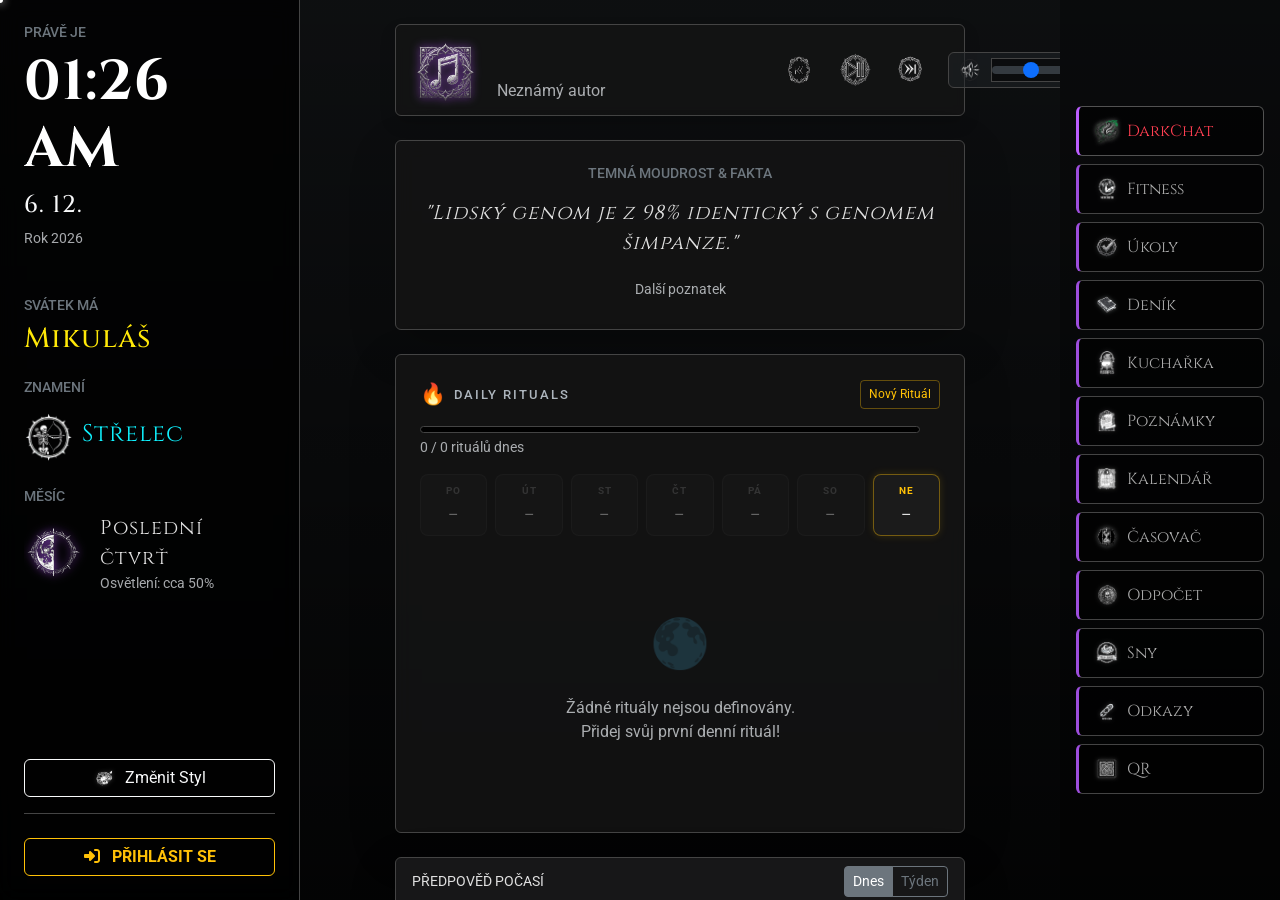
==== commit 477a2db7: "oprava tlačítka úkoly" ====
--- a/index.html
+++ b/index.html
@@ -1420,7 +1420,7 @@
                 <img src="assets/icons/fitness.png" class="me-2 icon-btn"> Fitness
             </button>
 
-            <button class="btn btn-gothic-lg w-100 text-start d-flex align-items-center" data-bs-dismiss="offcanvas" data-bs-toggle="offcanvas" data-bs-target="#todoSidebar">
+            <button class="btn btn-gothic-lg w-100 text-start d-flex align-items-center" type="button" data-bs-toggle="offcanvas" data-bs-target="#todoSidebar">
                 <img src="assets/icons/todo.png" class="me-2 icon-btn"> Úkoly
             </button>
 
